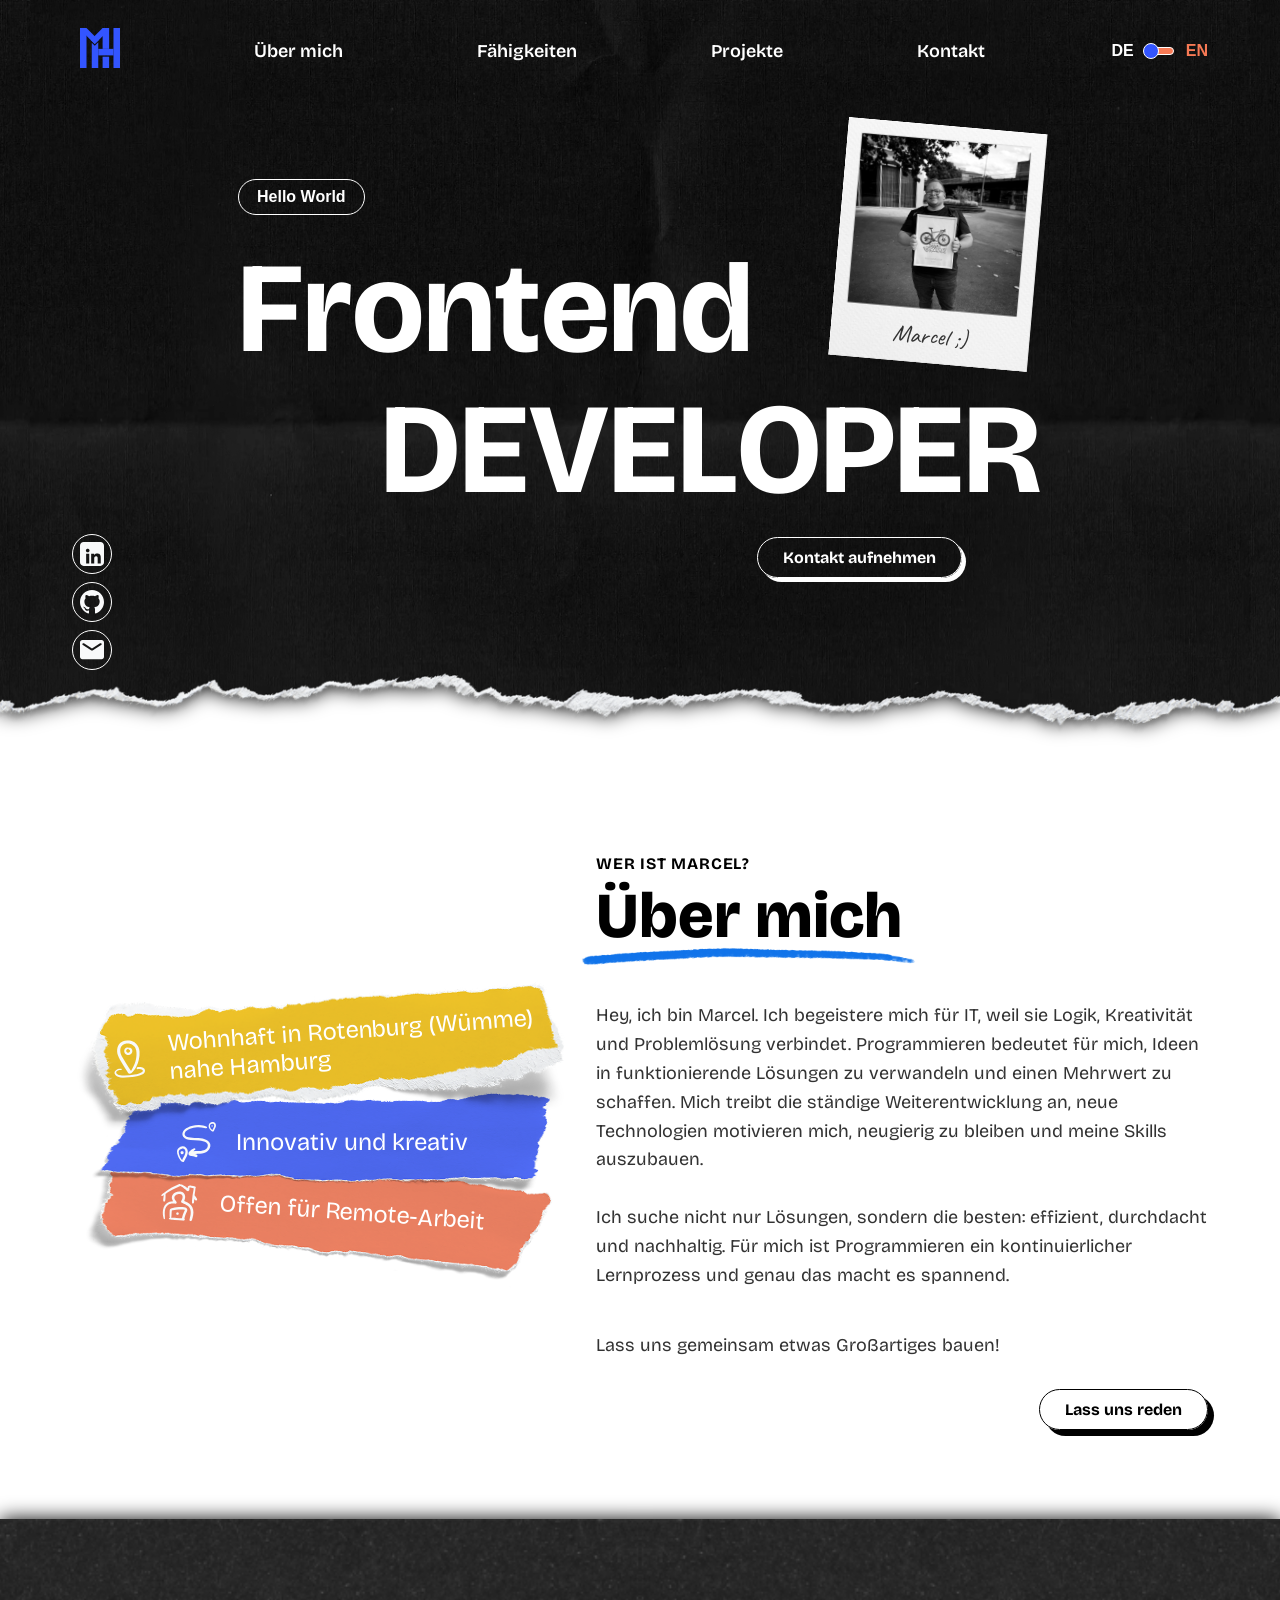
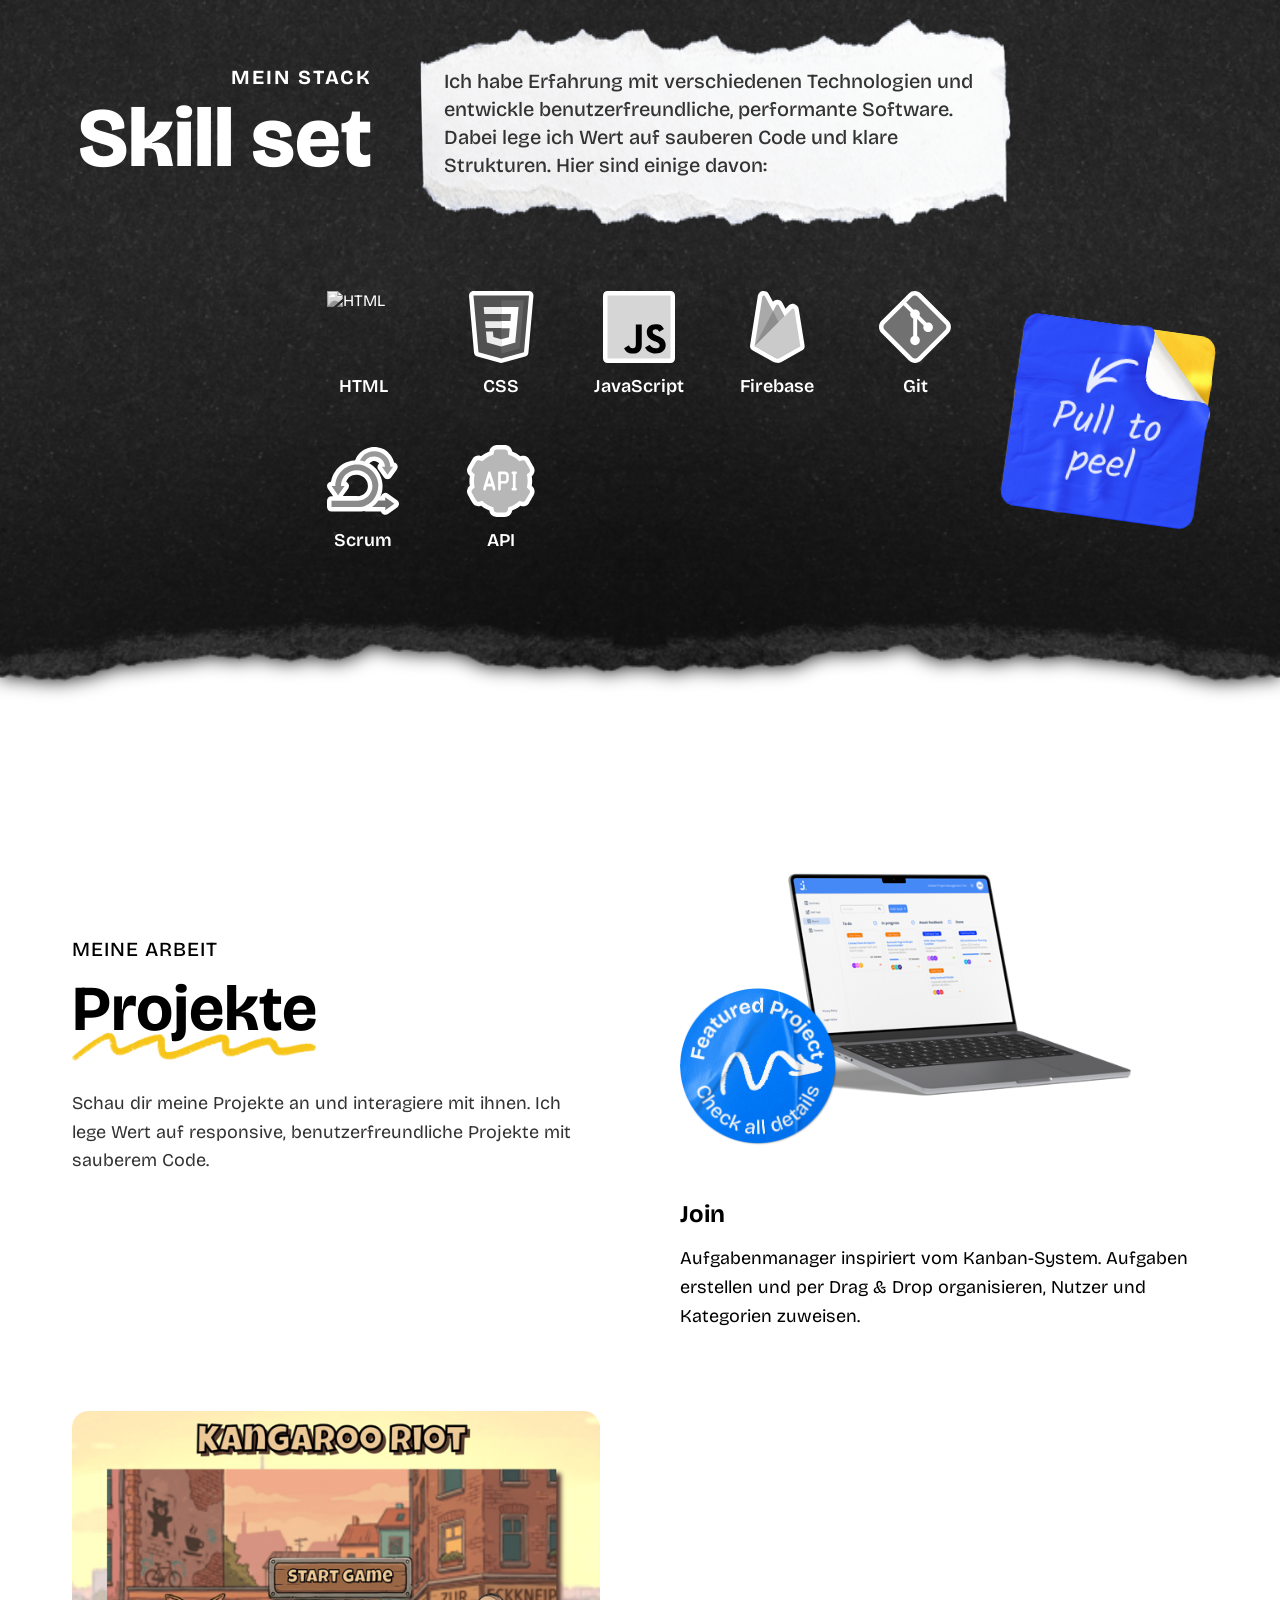
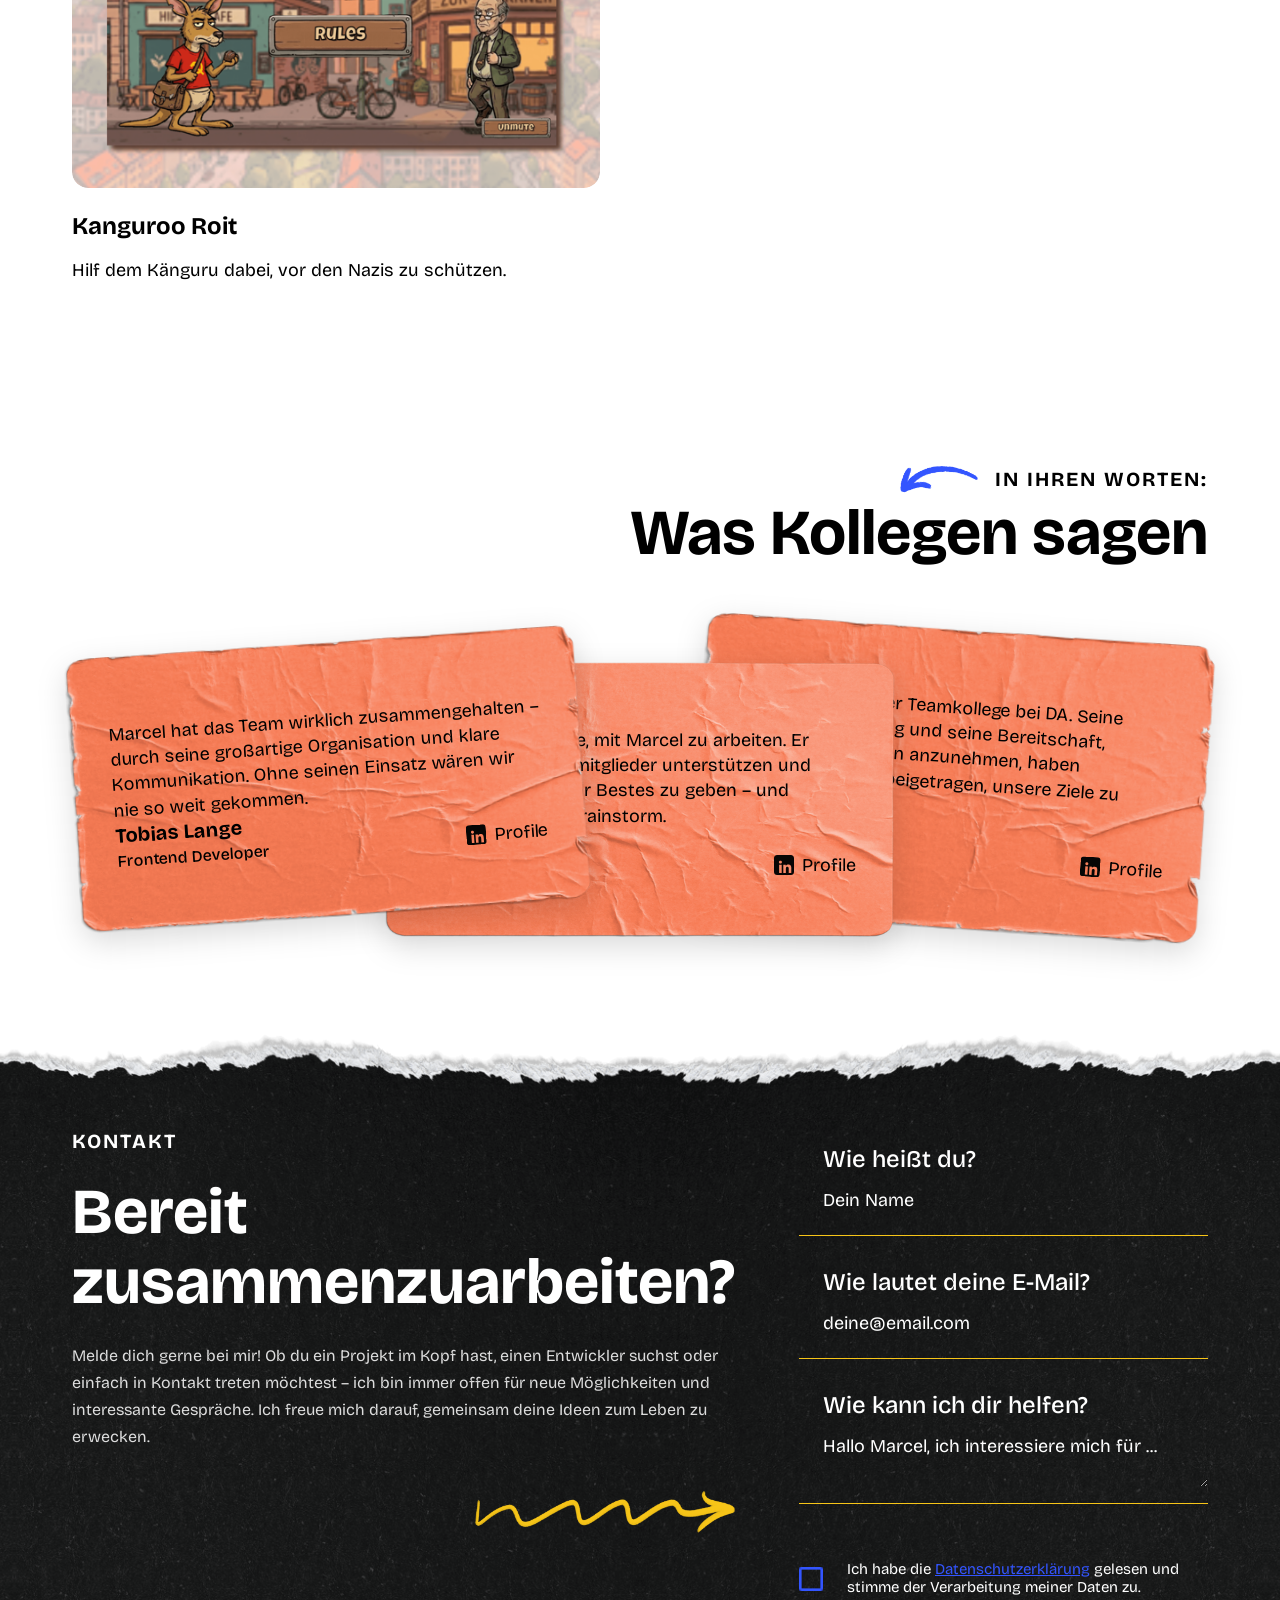
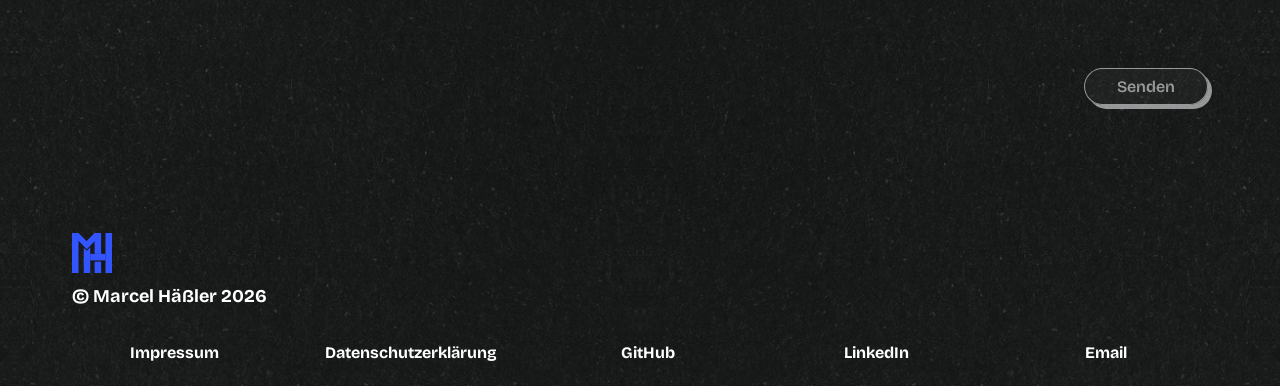
==== index.html @ 0e5ba57c "deplooyment" ====
<!DOCTYPE html>
<html lang="en">

<head>
    <meta charset="UTF-8">
    <meta name="viewport" content="width=device-width, initial-scale=1.0">
    <title>Frontend Developer Portfolio</title>
    <link rel="icon" type="image/x-icon" href="./img/Logo.svg">
    <link rel="stylesheet" href="style.css">
    <link rel="stylesheet" href="style/navbar.css">
    <link rel="stylesheet" href="style/header.css">
    <link rel="stylesheet" href="style/about.css">
    <link rel="stylesheet" href="style/skill.css">
    <link rel="stylesheet" href="style/projects.css">
    <link rel="stylesheet" href="style/colleagues.css">
    <link rel="stylesheet" href="style/contactme.css">
</head>

<body>
    <section class="wrapper">
        <!-- Burger menu toggle (mobile only) -->
        <input type="checkbox" id="burgerToggle" class="burgerToggle" hidden>

        <nav>
            <a href="index.html"><img class="logo" src="./img/Logo.svg" alt="Logo"></a>
            <a href="index.html#about" class="nav-about" data-i18n="nav_about">Über mich</a>
            <a href="index.html#skills" class="nav-skills" data-i18n="nav_skills">Fähigkeiten</a>
            <a href="index.html#projects" class="nav-projects" data-i18n="nav_projects">Projekte</a>
            <a href="index.html#contact" class="nav-contact" data-i18n="nav_contact">Kontakt</a>
            <label class="languageSwitch">
                <input type="checkbox" id="langToggle">

                <span class="langText langEn">DE</span>

                <div class="toggleTrack">
                    <div class="toggleThumb"></div>
                </div>

                <span class="langText langDe">EN</span>
            </label>

            <label for="burgerToggle" class="burgerBtn" aria-label="Menu öffnen">
                <span></span>
                <span></span>
                <span></span>
            </label>
        </nav>

        <!-- Mobile overlay menu -->
        <div class="mobileMenu">
            <div class="mobileMenuInner">
                <nav class="mobileNav">
                    <a href="index.html#about" class="nav-about" data-i18n="nav_about"
                        onclick="document.getElementById('burgerToggle').checked=false">Über mich</a>
                    <a href="index.html#skills" class="nav-skills" data-i18n="nav_skills"
                        onclick="document.getElementById('burgerToggle').checked=false">Fähigkeiten</a>
                    <a href="index.html#projects" class="nav-projects" data-i18n="nav_projects"
                        onclick="document.getElementById('burgerToggle').checked=false">Projekte</a>
                    <a href="index.html#contact" class="nav-contact" data-i18n="nav_contact"
                        onclick="document.getElementById('burgerToggle').checked=false">Kontakt</a>
                </nav>
                <label class="languageSwitch mobileLanguageSwitch" for="langToggle">
                    <span class="langText langEn">DE</span>
                    <div class="toggleTrack">
                        <div class="toggleThumb mobileToggleThumb"></div>
                    </div>
                    <span class="langText langDe">EN</span>
                </label>
                <div class="mobileSocialLinks">
                    <a href="https://www.linkedin.com/in/marcel-häßler" target="_blank"><img src="./img/linkedin.svg"
                            alt="LinkedIn"></a>
                    <a href="https://github.com/MarcelHaessler" target="_blank"><img src="./img/github.svg"
                            alt="GitHub"></a>
                    <a href="mailto:[EMAIL_ADDRESS]"><img src="./img/mail.svg" alt="Mail"></a>
                </div>
            </div>
        </div>
        <header>
            <div class="headerWrapper">
                <div class="jobtitle">
                    <div class="headerPolaroid">
                        <div class="firstHeader">
                            <div class="helloWrapper">
                                <img class="wavingHand" src="./img/waving_hand.svg" alt="handshake">
                                <button class="helloBtn">
                                    <span class="textDefault">Hello World</span>
                                    <span class="textHover">I'm Marcel Häßler</span>
                                </button>
                            </div>

                            <h1>Frontend</h1>
                        </div>
                        <div class="polaroid">
                            <img class="polaroidImg" src="./img/Polaroid.svg" alt="Polaroid">
                            <img class="profilepic" src="./img/profiepic.JPG" alt="profiepic">
                            <p class="polaroidText">
                                <span class="textDefault">Marcel ;)</span>
                                <span class="textHover">Marcel :D</span>
                            </p>
                        </div>
                    </div>
                    <h1 class="developer">DEVELOPER</h1>
                </div>

                <div class="bottomAction">
                    <a href="#contact" class="actionBtn" data-i18n="header_btn">Kontakt aufnehmen</a>
                </div>

            </div>
            <div class="socialLinksBottom">
                <a href="https://www.linkedin.com/in/marcel-häßler" target="_blank"><img src="./img/linkedin.svg"
                        alt="LinkedIn"></a>
                <a href="https://github.com/MarcelHaessler" target="_blank"><img src="./img/github.svg"
                        alt="GitHub"></a>
                <a href="mailto:[EMAIL_ADDRESS]"><img src="./img/mail.svg" alt="Mail"></a>
            </div>
        </header>
    </section>
    <section class="about" id="about">
        <div class="aboutTamplate">
            <div class="aboutBased">
                <img src="./img/localpin.svg" alt="localpin">
                <span data-i18n="about_location">Wohnhaft in Rotenburg (Wümme)<br>nahe Hamburg</span>
            </div>
            <div class="aboutOpen">
                <img src="./img/location.svg" alt="locationpin">
                <span data-i18n="about_innovative">Innovativ und kreativ</span>
            </div>
            <div class="aboutRemote">
                <img src="./img/home.svg" alt="remote">
                <span data-i18n="about_remote">Offen für Remote-Arbeit</span>
            </div>
        </div>

        <div class="aboutTextContent">
            <p class="section-subtitle" data-i18n="about_subtitle">WER IST MARCEL?</p>
            <div class="sectionTitleWrapper">
                <h2 class="sectionTitle" data-i18n="about_title">Über mich</h2>
                <img src="./img/underlineblue.svg" alt="underline" class="titleUnderline">
            </div>

            <p class="about-desc" data-i18n="about_desc1">
                Hey, ich bin Marcel. Ich begeistere mich für IT, weil sie Logik, Kreativität und
                Problemlösung verbindet. Programmieren bedeutet für mich, Ideen in funktionierende
                Lösungen zu verwandeln und einen Mehrwert zu schaffen.
                Mich treibt die ständige Weiterentwicklung an, neue Technologien motivieren mich,
                neugierig zu bleiben und meine Skills auszubauen. <br><br>
                Ich suche nicht nur Lösungen, sondern die besten: effizient, durchdacht und nachhaltig.
                Für mich ist Programmieren ein kontinuierlicher Lernprozess und genau das macht es spannend.
            </p>

            <p class="about-desc" data-i18n="about_desc2">Lass uns gemeinsam etwas Großartiges bauen!</p>

            <div class="about-action">
                <a href="#contact" class="actionBtn" data-i18n="about_btn">Lass uns reden</a>
            </div>
        </div>
    </section>
    <section class="skills" id="skills">
        <div class="skillsContainer">
            <div class="skillsWrapper">
                <div class="skillsTitle">
                    <span data-i18n="skills_subtitle">MEIN STACK</span>
                    <div class="skillsTitleInner">
                        <h2>Skill set</h2>
                        <img src="./img/skills/circle.png" alt="circle" class="skillsCircle">
                    </div>
                </div>
                <div class="shortSkillshighlight">
                    <p data-i18n="skills_desc">
                        Ich habe Erfahrung mit verschiedenen Technologien und entwickle
                        benutzerfreundliche, performante Software. Dabei lege ich Wert auf
                        sauberen Code und klare Strukturen. Hier sind einige davon:
                        Hier sind einige davon:</p>
                </div>
            </div>
            <div class="skillsIconsWrapper">
                <div class="skillsIcons">
                    <div class="skillIcon">
                        <img src="./img/skills/html.svg" alt="HTML">
                        <span>HTML</span>
                    </div>
                    <div class="skillIcon">
                        <img src="./img/skills/css.svg" alt="CSS">
                        <span>CSS</span>
                    </div>
                    <div class="skillIcon">
                        <img src="./img/skills/js.svg" alt="JavaScript">
                        <span>JavaScript</span>
                    </div>
                    <!-- <div class="skillIcon">
                        <img src="./img/skills/ts.svg" alt="React">
                        <span>Type Script</span>
                    </div> -->
                    <!-- <div class="skillIcon">
                        <img src="./img/skills/angular.svg" alt="Next.js">
                        <span>Angular</span>
                    </div> -->
                    <div class="skillIcon">
                        <img src="./img/skills/firebase.svg" alt="TypeScript">
                        <span>Firebase</span>
                    </div>
                    <div class="skillIcon">
                        <img src="./img/skills/git.svg" alt="Tailwind">
                        <span>Git</span>
                    </div>
                    <div class="skillIcon">
                        <img src="./img/skills/scrum.svg" alt="Git">
                        <span>Scrum</span>
                    </div>
                    <div class="skillIcon">
                        <img src="./img/skills/api.svg" alt="API">
                        <span>API</span>
                    </div>
                </div>
                <div class="peelSticker">
                    <img src="./img/skills/BGpullToPeel.png" alt="BGpullToPeel" class="bg">
                    <div class="peelContent">
                        <p data-i18n="skills_peel_text">Außerdem interessiere ich mich für:</p>
                        <div class="peelImages">
                            <div>
                                <img src="./img/skills/React.png" alt="Award 1">
                                <p>React</p>
                            </div>
                            <div>
                                <img src="./img/skills/VueJs.png" alt="Award 2">
                                <p>Vue.js</p>
                            </div>
                        </div>
                    </div>
                    <img src="./img/skills/FrontPulltoPeel.png" alt="FrontPulltoPeel" class="front">
                </div>
            </div>
        </div>
    </section>
    <section class="projects" id="projects">
        <div class="projectsContainer">
            <div class="myProjectsHeader">
                <span data-i18n="projects_subtitle">MEINE ARBEIT</span>
                <div class="projectsTitleWrapper">
                    <h2 data-i18n="projects_title">Projekte</h2>
                    <img src="./img/projects/unterline.png" alt="underline" class="titleUnderline">
                </div>
                <p data-i18n="projects_desc">Schau dir meine Projekte an und interagiere mit ihnen. Ich lege Wert auf
                    responsive, benutzerfreundliche Projekte mit sauberem Code.</p>
            </div>

            <div class="projectCard">
                <a href="join_portfolio.html" class="projectImageContainer">
                    <img src="./img/projects/Laptop.png" alt="Join Project" class="projectImg">
                    <img src="./img/projects/FeaturedProject.png" alt="Featured Project" class="featuredSticker">
                    <div class="projectOverlay">
                        <button class="projectBtn" data-i18n="project_btn">Projektdetails</button>
                    </div>
                </a>
                <div class="projectContent">
                    <h4 data-i18n="project_join_title">Join</h4>
                    <p data-i18n="project_join_desc">Aufgabenmanager inspiriert vom Kanban-System. Aufgaben erstellen
                        und per Drag &amp; Drop organisieren, Nutzer und Kategorien zuweisen.</p>
                </div>
                <a href="join_portfolio.html" class="projectBtn projectBtnMobile"
                    data-i18n="project_btn">Projektdetails</a>
            </div>

            <div class="projectCard">
                <a href="kangaroo_portfolio.html" class="projectImageContainer">
                    <img src="./img/projects/kanguroo.png" alt="Kanguroo Roit Project" class="projectImg">
                    <div class="projectOverlay">
                        <button class="projectBtn" data-i18n="project_btn">Projektdetails</button>
                    </div>
                </a>
                <div class="projectContent">
                    <h4 data-i18n="project_kang_title">Kanguroo Roit</h4>
                    <p data-i18n="project_kang_desc">Spring-, Lauf- und Wurfspiel auf objektorientierter Basis. Hilf
                        dem Känguru dabei, vor den Nazis zu schützen.</p>
                </div>
                <a href="kangaroo_portfolio.html" class="projectBtn projectBtnMobile"
                    data-i18n="project_btn">Projektdetails</a>
            </div>

            <!-- <div class="projectCard">
                <a href="#" class="projectImageContainer">
                    <img src="./img/projects/DABubbe.jpg" alt="DABubble Project" class="projectImg">
                    <div class="projectOverlay">
                        <button class="projectBtn" data-i18n="project_btn">Projektdetails</button>
                    </div>
                </a>
                <div class="projectContent">
                    <h4 data-i18n="project_dab_title">DABubble</h4>
                    <p data-i18n="project_dab_desc">Eine Slack-Clone-App, die die Teamkommunikation revolutioniert – mit
                        intuitiver Oberfläche, Echtzeit-Messaging und robuster Kanal-Organisation.</p>
                </div>
                <a href="#" class="projectBtn projectBtnMobile" data-i18n="project_btn">Projektdetails</a>
            </div> -->
        </div>
    </section>
    <section class="colleagues">
        <div class="colleaguesHeader">
            <div class="colleaguesHeaderContent">
                <div class="headerText">
                    <img src="./img/Colleagues/arrow.png" alt="arrow" class="headerArrow">
                    <span data-i18n="colleagues_subtitle">IN IHREN WORTEN:</span>
                </div>
                <h2 data-i18n="colleagues_title">Was Kollegen sagen</h2>
            </div>
        </div>
        <div class="colleaguesCardsContainer">
            <div class="colleagueCard cardLeft">
                <img src="./img/Colleagues/colleaguesOne.png" alt="Testimonial Left">
                <div class="testimonialContent">
                    <p class="testimonialText" data-i18n="testimonial_1">Karl hat das Team wirklich zusammengehalten –
                        durch seine großartige Organisation und klare Kommunikation. Ohne seinen Einsatz wären wir nie
                        so weit gekommen.</p>
                    <div class="colleagueFooter">
                        <a href="#" class="colleagueInfo">
                            <strong data-i18n="testimonial_1_author">Tobias Lange</strong>
                            <span data-i18n="testimonial_1_job">Frontend Developer</span>
                        </a>
                        <a href="#" class="linkedInLink">
                            <img src="./img/linkedin.svg" alt="LinkedIn">
                            <span>Profile</span>
                        </a>
                    </div>
                </div>
            </div>
            <div class="colleagueCard cardCenter">
                <img src="./img/Colleagues/colleaguesSecound.png" alt="Testimonial Center">
                <div class="testimonialContent">
                    <p class="testimonialText" data-i18n="testimonial_2">Es war eine Freude, mit Karl zu arbeiten. Er
                        weiß, wie er Teammitglieder unterstützen und motivieren kann, ihr Bestes zu geben – und
                        bereichert jeden Brainstorm.</p>
                    <div class="colleagueFooter">
                        <a href="#" class="colleagueInfo">
                            <strong data-i18n="testimonial_2_author">Elise Roth</strong>
                            <span data-i18n="testimonial_2_job">Frontend Developer</span>
                        </a>
                        <a href="#" class="linkedInLink">
                            <img src="./img/linkedin.svg" alt="LinkedIn">
                            <span>Profile</span>
                        </a>
                    </div>
                </div>
            </div>
            <div class="colleagueCard cardRight">
                <img src="./img/Colleagues/colleaguesOne.png" alt="Testimonial Right">
                <div class="testimonialContent">
                    <p class="testimonialText" data-i18n="testimonial_3">Karl ist ein toller Teamkollege bei DA. Seine
                        positive Einstellung und seine Bereitschaft, Herausforderungen anzunehmen, haben maßgeblich dazu
                        beigetragen, unsere Ziele zu erreichen.</p>
                    <div class="colleagueFooter">
                        <a href="#" class="colleagueInfo">
                            <strong data-i18n="testimonial_3_author">Elias Neumann</strong>
                            <span data-i18n="testimonial_3_job">Frontend Developer</span>
                        </a>
                        <a href="#" class="linkedInLink">
                            <img src="./img/linkedin.svg" alt="LinkedIn">
                            <span>Profile</span>
                        </a>
                    </div>
                </div>
            </div>
        </div>
    </section>
    <section class="contactme" id="contact">
        <div class="contactmeContent">
            <div class="contactSection">
                <div class="contactText">
                    <span class="contactLabel" data-i18n="contact_label">KONTAKT</span>
                    <h2 data-i18n="contact_title">Bereit zusammenzuarbeiten?</h2>
                    <p data-i18n="contact_desc">Melde dich gerne bei mir! Ob du ein Projekt im Kopf hast, einen
                        Entwickler suchst oder einfach in Kontakt treten möchtest – ich bin immer offen für neue
                        Möglichkeiten und interessante Gespräche. Ich freue mich darauf, gemeinsam deine Ideen zum Leben
                        zu erwecken.</p>
                    <img src="./img/contactme/contactmeArrow.png" alt="arrow" class="contactArrow">
                </div>
                <div class="contactFormWrapper">
                    <form class="contactForm" id="contactForm" novalidate>
                        <div class="formGroup">
                            <label for="contactName" data-i18n="form_name_label">Wie heißt du?</label>
                            <input type="text" id="contactName" name="name" placeholder="Dein Name"
                                data-i18n="form_name_placeholder" data-i18n-attr="placeholder"
                                data-i18n-error="form_error_name" required>
                        </div>
                        <div class="formGroup">
                            <label for="contactEmail" data-i18n="form_email_label">Wie lautet deine E-Mail?</label>
                            <input type="email" id="contactEmail" name="email" placeholder="deine@email.com"
                                data-i18n="form_email_placeholder" data-i18n-attr="placeholder"
                                data-i18n-error="form_error_email" required>
                            <span id="emailInvalidError" class="error-message d-none"
                                data-i18n="form_error_email_invalid">Bitte gib eine gültige E-Mail-Adresse ein</span>
                        </div>
                        <div class="formGroup">
                            <label for="contactMessage" data-i18n="form_msg_label">Wie kann ich dir helfen?</label>
                            <textarea id="contactMessage" name="message"
                                placeholder="Hallo Marcel, ich interessiere mich für ..."
                                data-i18n="form_msg_placeholder" data-i18n-attr="placeholder"
                                data-i18n-error="form_error_msg" rows="2" required></textarea>
                        </div>
                        <div class="formBottom">
                            <label class="privacyCheck">
                                <div class="checkboxWrapper">
                                    <input type="checkbox" id="privacyCheckbox" required>
                                    <span class="checkbox-custom"></span>
                                    <span class="privacyCheckText" data-i18n="form_privacy" data-i18n-attr="html">Ich
                                        habe
                                        die <a href="./privacyPolicy.html">Datenschutzerklärung</a> gelesen und stimme
                                        der Verarbeitung
                                        meiner
                                        Daten zu.</span>
                                </div>
                                <span id="privacyError" class="error-message privacy-error d-none"
                                    data-i18n="form_error_privacy">Bitte akzeptiere die Datenschutzerklärung</span>
                            </label>
                            <div class="sendBtnContainer">
                                <img src="./img/contactme/contactmeArrow.png" alt="arrow" class="contactArrowMobile">
                                <button type="submit" class="sendBtn" data-i18n="form_send">Senden</button>
                            </div>
                        </div>
                    </form>
                </div>
            </div>
            <footer>
                <div class="footerCopyright">
                    <img src="./img/Logo.svg" alt="Logo">
                    <span>© Marcel Häßler 2026</span>
                </div>
                <div class="footerLinks">
                    <a href="./leagalNotice.html" data-i18n="footer_legal">Impressum</a>
                    <a href="./privacyPolicy.html" data-i18n="footer_privacy">Datenschutzerklärung</a>
                    <a href="https://github.com/MarcelHaessler" target="_blank">
                        <img class="wavingHandFooter" src="./img/github.svg" alt="handshake">
                        GitHub</a>
                    <a href="https://www.linkedin.com/in/marcel-häßler" target="_blank">
                        <img class="wavingHandFooter" src="./img/linkedin.svg" alt="handshake">
                        LinkedIn</a>
                    <a href="mailto:info@marcelhaessler.de">
                        <img class="wavingHandFooter" src="./img/mail.svg" alt="handshake">
                        Email</a>
                </div>
            </footer>
        </div>
    </section>
    <script src="js/translations.js"></script>
    <script src="js/i18n.js"></script>
    <script src="js/header.js"></script>
    <script src="js/skills.js"></script>
    <script src="js/contact.js"></script>
</body>

</html>
---- style.css ----
@font-face {
    font-family: 'Bricolage Grotesque';
    src: url('font/BricolageGrotesque-VariableFont_opsz,wdth,wght.ttf') format('truetype');
    font-weight: 100 900;
    font-style: normal;
}

@font-face {
    font-family: 'Caveat';
    src: url('font/Caveat-VariableFont_wght.ttf') format('truetype');
    font-weight: 400 700;
    font-style: normal;
}

* {
    box-sizing: border-box;
}

body {
    margin: 0;
    padding: 0;
    font-family: 'Bricolage Grotesque', sans-serif;
    background-color: var(--secondary-color);
    overflow-x: hidden;
    width: 100%;
}

:root {
    --primary-color: #000000;
    --secondary-color: #ffffff;
    --yellow-color: #F7C518;
    --blue-color: #3355FF;
    --orange-color: #F87A55;
}


footer {
    display: flex;
    flex-direction: column;
    justify-content: space-between;
    align-items: center;
    flex-wrap: wrap;
    width: 100%;
    max-width: 1440px;
    margin: 0 auto;
    padding: 0 72px;
    gap: 24px;
    z-index: 1;
}

.footerCopyright {
    display: flex;
    flex-direction: column;
    align-self: flex-start;
    gap: 12px;

    img {
        width: 40px;
    }
}

.footerCopyright span {
    font-size: 18px;
    font-weight: 700;
}


.wavingHandFooter {
    position: absolute;
    bottom: calc(100%);
    right: 0;
    width: 24px;
    height: auto;
    margin-bottom: 8px;
    opacity: 0;
    visibility: hidden;
    transform: translateX(-40px) rotate(-180deg);
    transform-origin: center center;
    transition: all 0.6s cubic-bezier(0.34, 1.56, 0.64, 1);
    pointer-events: none;
}

.footerLinks {
    display: grid;
    grid-template-columns: repeat(5, 1fr);
    width: 100%;
    gap: 24px;
    margin-bottom: 12px;
    align-items: center;
}

.footerLinks a {
    color: var(--secondary-color);
    text-decoration: none;
    font-size: 16px;
    font-weight: 700;
    padding: 12px 24px;
    border-radius: 50px;
    display: inline-flex;
    align-items: center;
    justify-content: center;
    position: relative;
    width: 100%;
    /* Take full column width */

    &::after {
        content: "";
        position: absolute;
        left: 50%;
        top: 50%;
        transform: translate(-50%, -50%);
        width: 80px;
        /* User preferred fixed width */
        height: 140%;
        background-repeat: no-repeat;
        background-position: center;
        background-size: contain;
        opacity: 0;
        /* clip-path hides the element starting from the right */
        clip-path: inset(0 100% 0 0);
        transition: opacity 0.3s ease, clip-path 0.5s cubic-bezier(0.4, 0, 0.2, 1);
        pointer-events: none;
    }

    &:hover::after {
        opacity: 0;
    }

    /* Target first two links (Impressum/Privacy) for the underline effect */
    &:nth-child(-n+2):hover::after {
        background-image: url('../img/unterlineJagged.svg');
        background-size: 100px;
        background-position: center;
        width: 100%;
        left: 0;
        transform: translateY(-50%);
        opacity: 1;
        clip-path: inset(0 0 0 0);
    }

    &:nth-child(n+3):hover {
        background-color: var(--blue-color);
        color: var(--secondary-color);
    }

    &:nth-child(n+3):hover .wavingHandFooter {
        opacity: 1;
        visibility: visible;
        transform: translateX(0) rotate(0deg);
    }

    /* &:nth-child(-n+2) {
        padding-left: 0;
        padding-right: 12px;
    } */
}

/* Align desktop items for space-between appearance */
/* .footerLinks a:nth-child(1) {
    justify-content: flex-start;
    padding-left: 0;
}

.footerLinks a:nth-child(5) {
    justify-content: flex-end;
    padding-right: 0;
} */


@media (max-width: 840px) {
    footer {
        padding: 24px;
    }

    .footerCopyright {
        flex-direction: row;
        width: 100%;
        align-items: center;
        justify-content: space-between;
    }

    /* Impressum on its own row, social links side by side below */
    .footerLinks {
        grid-template-columns: repeat(6, 1fr);
        /* 6-column virtual grid for flexible splitting */
        gap: 8px;
    }

    /* First two links (Legal) together in the top row (50% each) */
    .footerLinks a:nth-child(1),
    .footerLinks a:nth-child(2) {
        grid-column: span 3;
        padding: 32px 0;
        margin-bottom: 0px;
    }

    .footerLinks a:nth-child(1) {
        justify-content: flex-start;

        &:hover::after {
            background-position: left;
        }
    }

    .footerLinks a:nth-child(2) {
        justify-content: flex-end;

        &:hover::after {
            background-position: right;
            transform: translateX(-40px) translateY(-50%);
        }
    }

    /* Social links on the next row (33% each) */
    .footerLinks a:nth-child(n+3) {
        grid-column: span 2;
        padding: 10px 8px;
        font-size: 15px;
        gap: 6px;
    }

    /* .footerLinks a:nth-child(3) {
        justify-content: flex-start;
        padding-left: 0;
    }

    .footerLinks a:nth-child(5) {
        justify-content: flex-end;
        padding-right: 0;
    } */
}
---- style/navbar.css ----
@property --reveal {
    syntax: '<angle>';
    inherits: false;
    initial-value: 0deg;
}


nav {
    display: flex;
    width: 100%;
    max-width: 1440px;
    align-self: center;
    justify-content: space-between;
    padding: 24px 72px;
    align-items: center;
    gap: 12px;
    z-index: 1000;
    /* Ensure burger button stays visible over mobile menu */
    position: relative;

    a {
        color: var(--secondary-color);
        text-decoration: none;
        font-size: 18px;
        font-weight: 600;
        transition: color 0.3s ease;
        position: relative;
        padding: 4px 8px;

        &::after {
            content: "";
            position: absolute;
            left: 50%;
            top: 50%;
            transform: translate(-50%, -50%);
            width: 120%;
            height: 140%;
            background-repeat: no-repeat;
            background-position: center;
            background-size: contain;
            opacity: 0;
            transition: opacity 0.3s ease, --reveal 0.6s ease, clip-path 0.4s ease;
            pointer-events: none;
            z-index: -1;
        }

        &.nav-about:hover::after {
            background-image: url('../img/circle.svg');
            z-index: 1;
            opacity: 1;
            mask-image: conic-gradient(black 0deg, black var(--reveal), transparent var(--reveal), transparent 360deg);
            --reveal: 360deg;
        }

        &.nav-skills:hover::after,
        &.nav-projects:hover::after,
        &.nav-contact:hover::after {
            opacity: 1;
            clip-path: inset(0 0 0 0);
        }

        &.nav-about::after {
            --reveal: 0deg;
        }

        &.nav-skills::after,
        &.nav-projects::after,
        &.nav-contact::after {
            clip-path: inset(0 100% 0 0);
        }

        &.nav-skills:hover::after {
            background-image: url('../img/underline.svg');
            z-index: 1;
        }

        &.nav-projects:hover::after {
            background-image: url('../img/unterlineJagged.svg');
            z-index: 1;
        }

        &.nav-contact:hover::after {
            background-image: url('../img/curledUnderline.svg');
            z-index: 1;
            top: 100%;
        }
    }

    img {
        width: 40px;

        &:hover {
            filter: invert(92%) sepia(18%) saturate(5632%) hue-rotate(347deg) brightness(101%) contrast(94%);
        }
    }
}

.languageSwitch {
    display: inline-flex;
    align-items: center;
    gap: 12px;
    cursor: pointer;
    font-family: 'Inter', sans-serif;
    font-size: 16px;
    font-weight: 700;
    color: var(--orange-color);
    user-select: none;

    input {
        display: none;
    }
}

/* Sync visual state based on actual document language (from i18n.js) */
html[lang="en"] .toggleTrack .toggleThumb {
    transform: translateX(20px);
}

html[lang="en"] .langEn {
    color: var(--orange-color);
}

html[lang="en"] .langDe {
    color: var(--secondary-color);
}

html[lang="de"] .langEn {
    color: var(--secondary-color);
}

html[lang="de"] .langDe {
    color: var(--orange-color);
}

.toggleTrack {
    position: relative;
    width: 28px;
    height: 8px;
    background-color: var(--orange-color);
    border-radius: 4px;
    border: 1px solid var(--secondary-color);
    display: flex;
    align-items: center;
}

.toggleThumb {
    position: absolute;
    width: 16px;
    height: 16px;
    background-color: var(--blue-color);
    border-radius: 50%;
    border: 1px solid var(--secondary-color);
    left: -4px;
    transition: transform 0.3s cubic-bezier(0.4, 0, 0.2, 1);
}

.langEn {
    color: var(--secondary-color);
    transition: color 0.3s ease;
}

.langDe {
    color: var(--orange-color);
    transition: color 0.3s ease;
}

@media (max-width: 840px) {

    /* --- Lock body scroll when mobile menu is open --- */
    body:has(#burgerToggle:checked) {
        overflow: hidden;
    }

    nav {
        padding-left: 16px;
        padding-right: 16px;
        padding-top: 16px;

        img {
            width: 32px;
            height: 32px;
        }
    }

    /* --- Hide desktop nav elements --- */
    .wrapper>nav>a:not(:first-child),
    .wrapper>nav>.languageSwitch {
        display: none;
    }

    /* .portfolio>nav>a:not(:first-child),
    .portfolio>nav>.languageSwitch {
        display: none;
    } */

    /* --- Burger button --- */
    .burgerBtn {
        display: flex;
        flex-direction: column;
        gap: 5px;
        cursor: pointer;
        z-index: 1001;
        padding: 4px;
    }

    .burgerBtn span {
        display: block;
        width: 24px;
        height: 2px;
        background-color: var(--secondary-color);
        border-radius: 2px;
        transition: transform 0.3s ease, opacity 0.3s ease;
        transform-origin: center;
    }

    /* Burger → X animation when checked */
    .burgerToggle:checked~nav .burgerBtn span:nth-child(1) {
        transform: translateY(7px) rotate(45deg);
    }

    .burgerToggle:checked~nav .burgerBtn span:nth-child(2) {
        opacity: 0;
        transform: scaleX(0);
    }

    .burgerToggle:checked~nav .burgerBtn span:nth-child(3) {
        transform: translateY(-7px) rotate(-45deg);
    }

    /* --- Mobile overlay menu --- */
    .mobileMenu {
        position: fixed;
        top: 0;
        left: 0;
        width: 100%;
        height: 100vh;
        background-color: transparent;
        /* Fallback color */
        background-image: url('../img/BG.png');
        background-size: cover;
        background-position: center;
        background-repeat: no-repeat;
        z-index: 999;
        display: flex;
        flex-direction: column;
        padding-top: 80px;
        /* space for nav bar */
        box-sizing: border-box;

        /* Hidden by default */
        opacity: 0;
        pointer-events: none;
        transform: translateY(-12px);
        transition: opacity 0.3s ease, transform 0.3s ease;
    }

    /* Show when burger is checked */
    .burgerToggle:checked~.mobileMenu {
        opacity: 1;
        pointer-events: all;
        transform: translateY(0);
    }

    .mobileMenuInner {
        display: flex;
        flex-direction: column;
        align-items: center;
        justify-content: center;
        flex: 1;
        gap: 48px;
        padding-bottom: 80px;
    }

    /* --- Mobile nav links --- */
    .mobileNav {
        display: flex;
        flex-direction: column;
        align-items: flex-start;
        width: 100%;
    }

    .mobileNav a {
        color: var(--secondary-color);
        text-decoration: none;
        font-size: 16px;
        font-weight: 700;
        width: 100%;
        text-align: center;
        padding: 20px 0;
        transition: color 0.2s ease;
    }

    .mobileNav a:hover {
        color: var(--orange-color);
    }

    /* --- Mobile language toggle --- */
    .mobileLanguageSwitch {
        display: inline-flex;
        gap: 12px;
        align-items: center;
    }

    /* --- Mobile social icons --- */
    .mobileSocialLinks {
        display: flex;
        gap: 24px;
        align-items: center;

        a {
            display: flex;
            align-items: center;
            justify-content: center;
            border-radius: 50%;
            width: 40px;
            height: 40px;
            border: 1px solid var(--secondary-color);
        }
    }

    .mobileSocialLinks a img {
        width: 24px;
        height: 24px;
        /* filter: invert(1); */
        transition: filter 0.2s ease;
    }

    .mobileSocialLinks a:hover img {
        filter: invert(92%) sepia(18%) saturate(5632%) hue-rotate(347deg) brightness(101%) contrast(94%);
    }
}

/* Desktop: hide mobile-only elements */
@media (min-width: 841px) {

    .burgerBtn,
    .mobileMenu {
        display: none;
    }
}
---- style/header.css ----
.wrapper {
    background-image: url('../img/BG.png');
    background-size: auto 100%;
    background-position: center;
    background-repeat: repeat-x;
    display: flex;
    flex-direction: column;
    width: 100%;
    filter: drop-shadow(0 0 10px var(--primary-color));
}

.headerWrapper {
    display: flex;
    width: 100%;
    max-width: 900px;
    flex-direction: column;
    align-items: flex-start;
    justify-content: center;
    margin: 24px auto;
    padding: 0 48px;
    position: relative;
    box-sizing: border-box;
}

.top-content {
    display: flex;
    width: 100%;
    justify-content: space-between;
    align-items: flex-end;
    margin-bottom: -20px;
    z-index: 5;
}

.headerPolaroid {
    display: flex;
    align-items: flex-end;
    justify-content: space-between;
    max-width: 800px;
}

.polaroid {
    /* padding: 0 0 0 24px; */
    transform: rotate(5deg);
    position: relative;
    width: 200px;
}

.polaroidImg {
    width: 100%;
    height: auto;
    display: block;
    position: relative;
    z-index: 2;
    /* Frame on top */
}

.profilepic {
    position: absolute;
    top: 13px;
    left: 13px;
    width: 174px;
    height: 174px;
    object-fit: cover;
    z-index: 1;
    filter: grayscale(100%);
    transition: filter 0.3s ease;
}

.polaroid:hover .profilepic {
    filter: grayscale(0%);
}

/* .polaroid{
    width: 200px;
    height: 220px;
    background-color: #333;
    /* Dark placeholder like the image */
/* bacxkground-image: linear-gradient(45deg, #444, #222); */


.polaroidText {
    font-family: 'Caveat', cursive;
    font-size: 24px;
    color: #333;
    margin: 0;
    text-align: center;
    position: absolute;
    bottom: 28px;
    width: 100%;
    left: 0;
    z-index: 3;
    display: flex;
    justify-content: center;
    align-items: center;

    .textDefault,
    .textHover {
        transition: opacity 0.3s ease;
        position: absolute;
    }

    .textHover {
        opacity: 0;
    }
}

.polaroid:hover .polaroidText {
    .textDefault {
        opacity: 0;
    }

    .textHover {
        opacity: 1;
    }
}

.jobtitle {
    position: relative;
    width: 100%;
    justify-content: space-between;
}

.helloWrapper {
    position: relative;
    display: inline-flex;
    flex-direction: column;
    align-items: flex-start;
    margin-bottom: 40px;
}

.wavingHand {
    position: absolute;
    bottom: calc(100%);
    right: 0;
    width: 40px;
    height: auto;
    opacity: 0;
    visibility: hidden;
    transform: translateX(-40px) rotate(-180deg);
    transform-origin: center center;
    transition: all 0.6s;
    pointer-events: none;
}

.helloWrapper:hover .wavingHand {
    opacity: 1;
    visibility: visible;
    transform: translateX(0) rotate(0deg);
}

.helloBtn {
    position: relative;
    display: inline-flex;
    align-items: center;
    justify-content: center;
    background-color: transparent;
    color: var(--secondary-color);
    border: 1px solid var(--secondary-color);
    padding: 8px 18px;
    /* Slightly smaller to match screenshot */
    border-radius: 50px;
    font-size: 16px;
    font-weight: 700;
    cursor: default;
    transition: background-color 0.3s ease, color 0.3s ease, border-color 0.3s ease;
    overflow: hidden;

    &::before {
        content: "";
        position: absolute;
        top: 0;
        left: 0;
        width: 100%;
        height: 100%;
        background-color: var(--blue-color);
        clip-path: circle(0% at 50% 50%);
        transition: clip-path 0.5s cubic-bezier(0.4, 0, 0.2, 1);
        z-index: 0;
    }

    .textDefault,
    .textHover {
        position: relative;
        z-index: 1;
        display: inline-block;
        white-space: nowrap;
    }

    .textDefault {
        max-width: 12ch;
        opacity: 1;
        transition: max-width 0.3s ease-in, opacity 0.2s ease;
    }

    .textHover {
        max-width: 0;
        opacity: 0;
        overflow: hidden;
        clip-path: circle(0% at 50% 50%);
        transition: max-width 0.5s cubic-bezier(0.4, 0, 0.2, 1), opacity 0.3s ease, clip-path 0.5s cubic-bezier(0.4, 0, 0.2, 1);
    }

    &:hover {
        color: var(--secondary-color);

        &::before {
            clip-path: circle(150% at 50% 50%);
        }

        .textDefault {
            max-width: 0;
            opacity: 0;
        }

        .textHover {
            max-width: 18ch;
            opacity: 1;
            clip-path: circle(150% at 50% 50%);
        }
    }
}

h1 {
    font-size: 128px;
    /* Responsive size */
    font-weight: 700;
    color: var(--secondary-color);
    margin: 0;
    line-height: 0.85;
    text-transform: none;

    span {
        display: inline-block;
        transition: color 0.1s ease, text-transform 0.1s ease;
        cursor: default;

        &:hover {
            color: var(--yellow-color);
        }

        &[data-case="upper"]:hover {
            text-transform: lowercase;
        }

        &[data-case="lower"]:hover {
            text-transform: uppercase;
        }
    }
}

.developer {
    display: flex;
    justify-content: flex-end;
    margin-top: 32px;
}

.bottomAction {
    display: flex;
    justify-content: flex-end;
    width: 100%;
    margin-top: 32px;
    padding-right: 10%;
}

.actionBtn {
    position: relative;
    z-index: 10;
    background: transparent;
    text-decoration: none;
    color: var(--secondary-color);
    border: 1px solid var(--secondary-color);
    box-shadow: 4px 4px 0 var(--secondary-color);
    padding: 10px 25px;
    border-radius: 50px;
    font-size: 16px;
    font-weight: 700;
    cursor: pointer;
    transition: all 0.2s cubic-bezier(0.4, 0, 0.2, 1);

    &:hover {
        background-color: var(--orange-color);
        transform: translate(4px, 4px);
        box-shadow: none;
    }
}

.socialLinksBottom {
    display: flex;
    transform: translateY(-50%);
    align-items: flex-start;
    width: 100%;
    max-width: 1440px;
    padding: 0 72px;
    margin: 0 auto;
    flex-direction: column;
    gap: 8px;

    a {
        width: 40px;
        height: 40px;
        border: 1px solid var(--secondary-color);
        border-radius: 50%;
        display: flex;
        align-items: center;
        justify-content: center;
    }

    a:hover {
        background-color: var(--blue-color);
    }

    img {
        width: 24px;
    }
}

@media (max-width: 860px) {
    h1 {
        font-size: 84px;
    }

    .polaroid {
        width: 150px;
    }

    .profilepic {
        top: 14px;
        left: 14px;
        width: 124px;
        height: 124px;
    }
}

@media (max-width: 600px) {
    .headerWrapper {
        display: flex;
        flex-direction: column;
        padding: 0 24px;
        margin: 32px auto;
        width: 100%;
    }

    /* Flatten the layout structure to allow full re-ordering */
    .jobtitle,
    .headerPolaroid,
    .firstHeader,
    .bottomAction {
        display: contents;
    }

    .helloWrapper {
        order: 1;
        margin-bottom: 24px;
        align-self: flex-start;
    }

    h1 {
        order: 2;
        font-size: 48px;
        line-height: 0.95;
        align-self: flex-start;
        margin: 0;
    }

    .developer {
        order: 3;
        align-self: flex-start;
        margin-top: 0;
        width: auto;
    }

    .actionBtn {
        order: 4;
        align-self: flex-end;
        margin-top: 24px;
        margin-bottom: 48px;
        /* Ensure it behaves properly without its parent wrapper */
        position: relative;
        z-index: 10;
    }

    .polaroid {
        order: 5;
        align-self: center;
        width: 200px;
        margin-right: 0;
        /* Slight offset to right as per screenshot */
        transform: rotate(8deg);
        margin-bottom: 64px;
    }

    .profilepic {
        top: 14px;
        left: 14px;
        width: 174px;
        height: 174px;
    }

    .socialLinksBottom {
        display: none;
    }
}
---- style/about.css ----
.about {
    display: flex;
    flex-direction: row;
    align-items: center;
    justify-content: space-between;
    gap: 24px;
    max-width: 1344px;
    margin: 100px auto;
    padding: 0 72px;
    box-sizing: border-box;
}

.aboutTamplate {
    display: flex;
    flex-direction: column;
    align-items: center;
    justify-content: center;
    position: relative;
    height: auto;
}

.aboutBased,
.aboutOpen,
.aboutRemote {
    display: flex;
    width: 500px;
    height: auto;
    background-size: 100% 100%;
    background-position: center;
    background-repeat: no-repeat;
    align-items: center;
    justify-content: center;
    gap: 20px;
    padding: 24px 0;
    position: relative;

    span {
        font-size: 24px;
        font-weight: 400;
        color: var(--secondary-color);
    }

    img {
        width: 40px;
        height: auto;
    }
}

.aboutBased {
    aspect-ratio: 570 / 212;
    background-image: url('../img/aboutyellow.png');
    transform: translateY(60px);
    z-index: 3;

    span {
        transform: rotate(-4deg) translateY(-15px);
    }
}

.aboutOpen {
    aspect-ratio: 560 / 112;
    background-image: url('../img/aboutblue.png');
    z-index: 2;

    span {
        transform: rotate(0deg);
    }
}

.aboutRemote {
    aspect-ratio: 570 / 182;
    background-image: url('../img/aboutorange.png');
    transform: translateY(-60px);
    z-index: 1;

    img {
        transform: translateY(-10px);
    }

    span {
        transform: rotate(4deg);
    }
}

/* Right Side: Text & Typography */
.aboutTextContent {
    display: flex;
    flex-direction: column;
    align-items: flex-start;
}

.section-subtitle {
    font-size: 16px;
    font-weight: 700;
    color: var(--primary-color);
    margin-bottom: 8px;
    letter-spacing: 0.05em;
}

.sectionTitleWrapper {
    position: relative;
    margin-bottom: 32px;
}

.sectionTitle {
    font-size: 64px;
    font-weight: 800;
    color: var(--primary-color);
    margin: 0;
    line-height: 1.1;
}

.titleUnderline {
    position: absolute;
    width: 110%;
    left: -5%;
    bottom: -15px;
    z-index: -1;
    animation: drawUnderline 6s infinite ease-in-out;
}

@keyframes drawUnderline {
    0% {
        clip-path: inset(0 100% 0 0);
        opacity: 0;
    }

    8% {
        clip-path: inset(0 0 0 0);
        opacity: 1;
    }

    60% {
        clip-path: inset(0 0 0 0);
        opacity: 1;
    }

    68% {
        clip-path: inset(0 100% 0 0);
        opacity: 0;
    }

    100% {
        clip-path: inset(0 100% 0 0);
        opacity: 0;
    }
}

.about-desc {
    font-size: 18px;
    line-height: 1.6;
    color: #333;
    margin-bottom: 24px;
    font-weight: 400;
}

.about-action {
    margin-top: 16px;
    align-self: flex-end;
}

.about-action .actionBtn {
    color: var(--primary-color);
    border-color: var(--primary-color);
    box-shadow: 6px 6px 0 var(--primary-color);
    text-decoration: none;
}

.about-action .actionBtn:hover {
    color: var(--secondary-color);
    box-shadow: none;
    /* transform: translate(6px, 6px); */
}

@media (max-width: 1000px) {

    .aboutBased,
    .aboutOpen,
    .aboutRemote {
        width: 400px;
    }

    .aboutBased {
        aspect-ratio: 570 / 320;
        transform: translateY(80px);
        padding: 0 24px;
        margin-top: -80px;

        span {
            transform: rotate(-8deg) translateY(-20px);
        }
    }

    .aboutOpen {
        aspect-ratio: 560 / 200;
        padding: 0 24px 0 40px;
    }

    .aboutRemote {
        aspect-ratio: 570 / 220;
        transform: rotate(-2deg) translateY(-50px);
        padding: 0 32px;
        margin-bottom: -80px;

        span {
            transform: rotate(6deg);
        }
    }
}

@media (max-width: 840px) {
    .about {
        flex-direction: column;
        padding: 0 24px;
        margin-top: 48px;
    }

    .aboutTamplate {
        order: 2;
    }

    .aboutBased,
    .aboutOpen,
    .aboutRemote {
        width: 110%;

        span {
            font-size: 18px;
        }
    }

    .aboutBased {
        aspect-ratio: 570 / 352;
        transform: translateY(50px);
        padding: 0 24px;
        margin-top: -80px;

        span {
            transform: rotate(-8deg) translateY(-20px);
        }
    }

    .aboutOpen {
        aspect-ratio: 560 / 200;
        padding: 0 24px 0 40px;
    }

    .aboutRemote {
        aspect-ratio: 570 / 320;
        transform: rotate(-2deg) translateY(-50px);
        padding: 0 32px;
        margin-bottom: -80px;

        span {
            transform: rotate(6deg);
        }
    }

    .aboutTextContent {
        order: 1
    }

    .sectionTitle {
        font-size: 40px;
    }
}
---- style/skill.css ----
.skills {
    display: flex;
    flex-direction: column;
    align-items: center;
    justify-content: flex-start;
    width: 100%;
    /* max-width: 1440px; */
    min-height: 800px;
    background-image: url('../img/BG_skills_seamless.png');
    background-size: auto 100%;
    background-position: bottom center;
    background-repeat: repeat-x;
    filter: drop-shadow(0 0 10px var(--primary-color));
    box-sizing: border-box;
    color: var(--secondary-color);
}

.skillsContainer {
    display: flex;
    flex-direction: column;
    align-items: center;
    justify-content: center;
    width: 100%;
    max-width: 1440px;
    margin: 0 auto;
    padding: 100px 72px;
    box-sizing: border-box;
}

.skillsWrapper {
    display: flex;
    align-items: center;
    justify-content: flex-start;
    width: 100%;
    max-width: 1200px;
    margin-bottom: 64px;
    padding: 0;
    gap: 48px;
}

.skillsTitle {
    display: flex;
    flex-direction: column;
    align-items: flex-end;
    min-width: 300px;
}

.skillsTitle span {
    font-size: 20px;
    font-weight: 700;
    text-transform: uppercase;
    letter-spacing: 0.1em;
    margin-bottom: 8px;
}

.skillsTitle h2 {
    font-size: 84px;
    font-weight: 800;
    margin: 0;
    line-height: 1;
    position: relative;
    z-index: 2;
}

.skillsTitleInner {
    position: relative;
    display: flex;
    align-items: center;
    justify-content: center;
    width: fit-content;
}

@property --reveal {
    syntax: '<angle>';
    inherits: false;
    initial-value: 0deg;
}

.skillsCircle {
    position: absolute;
    width: 360px;
    height: auto;
    z-index: 1;
    pointer-events: none;
    top: 50%;
    left: 50%;
    transform: translate(-50%, -50%);

    mask-image: conic-gradient(from 65deg, black 0deg, black var(--reveal), transparent var(--reveal), transparent 360deg);
    animation: drawCircle 6s infinite ease-in-out;
}

@keyframes drawCircle {
    0% {
        --reveal: 0deg;
        opacity: 0;
    }

    8% {
        --reveal: 360deg;
        opacity: 1;
    }

    60% {
        --reveal: 360deg;
        opacity: 1;
    }

    68% {
        --reveal: 0deg;
        opacity: 0;
    }

    100% {
        --reveal: 0deg;
        opacity: 0;
    }
}

.shortSkillshighlight {
    background-image: url('../img/skillSheet.png');
    background-size: 100% 100%;
    background-repeat: no-repeat;
    padding: 48px 24px;
    max-width: calc(656px - 64px);
}

.shortSkillshighlight p {
    color: #333;
    font-size: 20px;
    font-weight: 500;
    line-height: 1.4;
    margin: 0;
}

.skillsIconsWrapper {
    display: flex;
    justify-content: flex-end;
    align-items: center;
    width: 100%;
    max-width: 1200px;
    position: relative;
    gap: 48px;
}

.skillsIcons {
    display: grid;
    grid-template-columns: repeat(5, 1fr);
    gap: 48px;
}

.skillIcon {
    display: flex;
    flex-direction: column;
    align-items: center;
    gap: 12px;
    transition: transform 0.3s ease;
}

.skillIcon img {
    width: 72px;
    height: 72px;
    object-fit: contain;
    filter: grayscale(100%);
    transition: filter 0.3s ease, transform 0.3s ease;
}

.skillIcon span {
    font-size: 18px;
    font-weight: 600;
}

.skillIcon:hover img {
    filter: grayscale(0%);
    transform: scale(0.9);
}

.peelSticker {
    position: relative;
    width: 200px;
    height: 200px;
    transform: rotate(8deg);
    cursor: pointer;
}

.peelSticker:has(.peeled) {
    cursor: default;
}

.peelSticker img {
    position: absolute;
    width: 100%;
    height: auto;
}

.peelSticker .front {
    z-index: 2;
    transition: transform 1s cubic-bezier(0.4, 0, 0.2, 1), opacity 0.8s ease;
    transform-origin: bottom left;
}

.peelSticker .front.peeled {
    transform: translate(-100%, 100%) rotate(-45deg);
    opacity: 0;
    pointer-events: none;
}

.peelSticker .bg {
    z-index: 1;
}

.peelContent {
    position: absolute;
    top: 50%;
    left: 50%;
    transform: translate(-50%, -50%);
    width: 100%;
    height: 100%;
    z-index: 1;
    display: flex;
    flex-direction: column;
    align-items: center;
    justify-content: center;
    text-align: center;
    color: #333;
    pointer-events: none;
    padding: 10px;
}

.peelContent p {
    font-size: 18px;
    font-weight: 700;
    margin: 0 0 8px 0;
    color: var(--secondary-color);
}

.peelImages {
    display: flex;
    gap: 12px;
    justify-content: center;
}

.peelImages img {
    width: 40px;
    height: 40px;
    position: relative;
    /* Overriding the absolute from parent selector */
}

.peelImages div p {
    font-size: 17px;
    font-weight: 400;
    margin: 0 0 8px 0;
    color: var(--secondary-color);
}


@media (max-width: 980px) {
    .skillsIconsWrapper {
        flex-direction: column;
    }

    .peelSticker {
        align-self: flex-end;
        transform: translateY(-20px) rotate(5deg);
    }
}


@media (max-width: 840px) {
    .skillsContainer {
        padding: 24px;
    }

    .skillsWrapper {
        flex-direction: column;
        gap: 32px;
    }

    .skillsTitle {
        align-self: flex-end;

        h2 {
            font-size: 40px;
        }

        img {
            width: 180px;
        }
    }

    .skillsTitle span {
        font-size: 16px;
    }

    .shortSkillshighlight p {
        font-size: 16px;
    }

    .skillsIconsWrapper {
        flex-direction: column;
    }


    .skillsIcons {
        display: grid;
        grid-template-columns: repeat(3, 1fr);
        gap: 24px;
    }



    .skillIcon {
        img {
            filter: grayscale(0);
        }

        /* display: flex;
        flex-direction: column;
        align-items: center;
        gap: 12px;
        transition: transform 0.3s ease; */


    }

    /*
    .skillIcon img {
        width: 72px;
        height: 72px;
        object-fit: contain;
        filter: grayscale(100%);
        transition: filter 0.3s ease, transform 0.3s ease;
    }

    .skillIcon span {
        font-size: 18px;
        font-weight: 600;
    } */

    .peelSticker {
        margin-bottom: 120px;
        align-self: flex-end;
    }
}
---- style/projects.css ----
.projectsContainer {
    display: grid;
    grid-template-columns: 1fr 1fr;
    gap: 80px;
    width: 100%;
    max-width: 1344px;
    margin: 0 auto;
    padding: 80px 72px;
    box-sizing: border-box;
}

.myProjectsHeader {
    display: flex;
    flex-direction: column;
    align-items: flex-start;
    position: relative;
    max-width: 500px;
    justify-content: center;
}

.myProjectsHeader span {
    font-size: 20px;
    font-weight: 500;
    color: var(--primary-color);
    letter-spacing: 0.05em;
    margin-bottom: 16px;
}

.myProjectsHeader h2 {
    font-size: 64px;
    font-weight: 700;
    margin: 0;
    line-height: 1;
    color: var(--primary-color);
    position: relative;
}

.projectsTitleWrapper {
    position: relative;
    display: inline-block;
    width: fit-content;
}

.myProjectsHeader .titleUnderline {
    position: absolute;
    width: 244px;
    left: 0;
    bottom: -20px;
    z-index: -1;
    animation: drawUnderline 6s infinite ease-in-out;
}

.myProjectsHeader p {
    font-size: 18px;
    line-height: 1.6;
    color: #333;
    font-weight: 400;
    margin-top: 48px;
}

.projectCard {
    display: flex;
    flex-direction: column;
    gap: 24px;
}

.projectImageContainer {
    width: 100%;
    aspect-ratio: 7 / 5;
    border-radius: 16px;
    position: relative;
    overflow: hidden;
    display: flex;
    text-decoration: none;
    cursor: pointer;
}

.projectImg {
    display: block;
    width: 100%;
    height: 100%;
    object-fit: cover;
    object-position: top center;
    border-radius: 16px;
    transition: transform 0.5s ease;
}

.projectImageContainer:hover .projectImg {
    transform: scale(1.08);
}

.projectCard:nth-child(2) .projectImg {
    object-fit: contain;
    object-position: center;
    padding: 0;
    box-sizing: border-box;
}

/* Gradient overlay */
.projectOverlay {
    position: absolute;
    bottom: 0;
    left: 0;
    width: 100%;
    height: 100%;
    background: linear-gradient(to top, rgba(0, 0, 0, 0.80) 0%, transparent 50%);
    border-radius: 16px;
    display: flex;
    align-items: flex-end;
    justify-content: flex-end;
    padding: 24px;
    opacity: 0;
    transition: opacity 0.4s ease;
    z-index: 5;
}

.projectImageContainer:hover .projectOverlay {
    opacity: 1;
}

/* Button inside overlay */
.projectBtn {
    background-color: transparent;
    color: var(--secondary-color);
    border: 1px solid var(--secondary-color);
    padding: 12px 28px;
    border-radius: 50px;
    font-size: 16px;
    font-weight: 700;
    font-family: inherit;
    cursor: pointer;
    opacity: 0;
    transform: translateY(15px);
    transition: opacity 0.3s ease 0.1s, ease 0.1s, background-color 0.2s ease, box-shadow 0.2s ease;
    box-shadow: 4px 4px 0 var(--secondary-color);
}

.projectImageContainer:hover .projectBtn {
    opacity: 1;
    transform: translateY(0);
}

.projectImageContainer:hover .projectBtn:hover {
    background-color: var(--orange-color);
    transform: translate(4px, 4px);
    box-shadow: none;
}

/* Override actionBtn hover colors for light button on dark overlay */
.projectBtn.actionBtn {
    color: var(--secondary-color);
    border-color: var(--secondary-color);
    box-shadow: 4px 4px 0 var(--secondary-color);
}

.projectBtn.actionBtn:hover {
    background-color: var(--orange-color);
    transform: translate(4px, 4px);
    box-shadow: none;
}

.featuredSticker {
    position: absolute;
    top: 50%;
    width: 30%;
    aspect-ratio: 1 / 1;
    z-index: 10;
}

.projectContent h4 {
    font-size: 24px;
    font-weight: 700;
    color: var(--primary-color);
    margin: 0 0 16px 0;
}

.projectContent p {
    font-size: 18px;
    line-height: 1.6;
    margin: 0;
}

/* Base style for mobile projekt-button (hidden on desktop) */
.projectBtnMobile {
    display: none;
    text-decoration: none;
}

@media (max-width: 840px) {
    .myProjectsHeader h2 {
        font-size: 40px;
    }

    .myProjectsHeader .titleUnderline {
        width: 160px;
    }

    .projectsContainer {
        display: flex;
        flex-direction: column;
        gap: 48px;
        width: 100%;
        max-width: 1344px;
        margin: 0 auto;
        padding: 24px;
        box-sizing: border-box;
    }

    .projectImageContainer:hover .projectBtn {
        display: none;
    }

    .projectImageContainer:hover .projectOverlay {
        opacity: 0;
    }

    .projectBtnMobile {
        display: flex;
        opacity: 1;
        transform: none;
        align-self: flex-end;
        background-color: #F8F9FA;
        /* Off-white background as per screenshot */
        color: var(--primary-color);
        border: 1px solid var(--primary-color);
        box-shadow: 4px 4px 0 var(--primary-color);
        padding: 10px 24px;
        border-radius: 50px;
        font-family: inherit;
        font-size: 16px;
        font-weight: 700;
        cursor: pointer;
        width: fit-content;
        transition: all 0.2s ease;
    }

    /* .projectBtnMobile:hover {
        background-color: var(--orange-color);
        border-color: var(--orange-color);
        box-shadow: none;
        transform: translate(4px, 4px);
    } */
}
---- style/colleagues.css ----
.colleagues {
    width: 100%;
    max-width: 1344px;
    margin: 100px auto;
    padding: 0 72px;
    box-sizing: border-box;
    display: flex;
    flex-direction: column;
    gap: 64px;
}

.colleaguesHeader {
    display: flex;
    justify-content: flex-end;
    width: 100%;
}

.colleaguesHeaderContent {
    display: flex;
    flex-direction: column;
    align-items: flex-end;
}

.headerText {
    display: flex;
    flex-direction: row;
    align-items: center;
    justify-content: flex-end;
    gap: 16px;
    margin-bottom: 8px;
    width: 100%;
}

.headerArrow {
    width: 80px;
    animation: drawArrow 5s infinite ease-in-out;
}

@keyframes drawArrow {
    0% {
        clip-path: inset(0 0 0 100%);
        opacity: 0;
    }

    8% {
        clip-path: inset(0 0 0 0);
        opacity: 1;
    }

    60% {
        clip-path: inset(0 0 0 0);
        opacity: 1;
    }

    68% {
        clip-path: inset(0 0 0 100%);
        opacity: 0;
    }

    100% {
        clip-path: inset(0 0 0 100%);
        opacity: 0;
    }
}

.headerText span {
    font-size: 20px;
    font-weight: 700;
    color: var(--primary-color);
    text-transform: uppercase;
    letter-spacing: 0.1em;
    margin: 0;
}

.colleaguesHeaderContent h2 {
    font-size: 64px;
    font-weight: 700;
    color: var(--primary-color);
    margin: 0;
    line-height: 1;
    text-align: right;
}


.colleaguesCardsContainer {
    width: 100%;
    display: grid;
    grid-template-columns: 1fr;
    align-items: center;
    /* Grid enables super clean overlapping by putting all cards in the same grid cell */
}

.colleagueCard {
    width: 512px;
    grid-row: 1;
    grid-column: 1;
    transition: transform 0.3s ease;
    position: relative;
}

.colleagueCard>img {
    position: absolute;
    top: 0;
    left: 0;
    width: 100%;
    height: 100%;
    object-fit: fill;
    /* Stretches the bubble to match content height */
    filter: drop-shadow(0 10px 15px rgba(0, 0, 0, 0.15));
    z-index: -1;
}

.testimonialContent {
    position: relative;
    width: 100%;
    padding: 56px 40px;
    box-sizing: border-box;
    display: flex;
    flex-direction: column;
    justify-content: space-between;
    color: var(--primary-color);
}

.testimonialText {
    font-size: 18px;
    font-weight: 400;
    line-height: 1.4;
    margin: 10px 0 0 0;
}

.colleagueFooter {
    display: flex;
    justify-content: space-between;
    align-items: flex-end;
    margin-bottom: 5px;
}

.colleagueInfo {
    display: flex;
    flex-direction: column;
    gap: 4px;
    text-decoration: none;
}

.colleagueInfo strong {
    font-size: 20px;
    font-weight: 700;
    color: var(--primary-color);
    transition: color 0.3s ease;
}

.colleagueInfo span {
    font-size: 16px;
    font-weight: 500;
    color: var(--primary-color);
    transition: color 0.3s ease;
}

.linkedInLink {
    display: flex;
    align-items: center;
    gap: 8px;
    text-decoration: none;
    color: var(--primary-color);
    transition: transform 0.2s ease;
}

.colleagueCard:hover,
.linkedInLink:hover img,
.linkedInLink:hover span {
    filter: none;
    color: var(--secondary-color);
    z-index: 10;
}

.colleagueCard:hover .colleagueInfo strong,
.colleagueCard:hover .colleagueInfo span,
.colleagueInfo:hover strong,
.colleagueInfo:hover span {
    color: var(--secondary-color);
}

.linkedInLink img {
    width: 20px;
    height: 20px;
    filter: invert(1);
}

.linkedInLink span {
    font-size: 18px;
    font-weight: 400;
}

.colleaguesCardsContainer:has(.cardRight:hover) .cardLeft {
    z-index: 1;
}

.cardLeft {
    z-index: 3;
    justify-self: start;
    transform: rotate(-4deg);
}

.cardCenter {
    z-index: 2;
    justify-self: center;
    transform: translateY(20px);
}

.cardRight {
    z-index: 1;
    justify-self: end;
    transform: rotate(4deg);
}

@media (max-width: 840px) {
    .colleagues {
        padding: 0 24px;
    }

    .colleaguesHeaderContent h2 {
        font-size: 40px;
    }

    .headerText span {
        font-size: 16px;
    }

    .headerArrow {
        width: 60px;
    }

    .colleaguesCardsContainer {
        display: flex;
        flex-direction: column;
        gap: 0;
        align-items: center;
    }

    .colleagueCard {
        width: 100%;
        max-width: 450px;
        grid-row: auto;
        grid-column: auto;
        justify-self: center;
    }

    .cardCenter {
        transform: translateY(0);
    }

    .testimonialContent {
        padding: 24px;
    }

    .testimonialText {
        font-size: 16px;
    }

    .colleagueFooter {
        margin-top: 40px;
    }
}
---- style/contactme.css ----
.contactme {
    display: flex;
    flex-direction: column;
    align-items: center;
    justify-content: flex-start;
    width: 100%;
    min-height: 800px;
    background-image: url('../img/contactme/BGcontactme.png');
    background-size: auto 100%;
    background-position: bottom center;
    background-repeat: repeat-x;
    box-sizing: border-box;
    color: var(--secondary-color);
    transform: rotate(180deg);
}

/* ---- Contactme Content (counter-rotated) ---- */

.contactmeContent {
    transform: rotate(180deg);
    box-sizing: border-box;
    display: flex;
    flex-direction: column;
    gap: 80px;
}

/* ---- Contact Section ---- */

.contactSection {
    display: flex;
    gap: 64px;
    width: 100%;
    max-width: 1344px;
    margin: 0 auto;
    padding: 100px 72px 48px;
    align-items: flex-start;
    flex-wrap: wrap;
}

.contactText {
    flex: 1 1;
    width: 100%;
    display: flex;
    flex-direction: column;
    gap: 24px;
}

.contactLabel {
    font-size: 20px;
    font-weight: 700;
    letter-spacing: 0.1em;
    text-transform: uppercase;
}

.contactText h2 {
    font-size: 64px;
    font-weight: 700;
    margin: 0;
    line-height: 1.1;
    width: 100%;
    overflow-wrap: break-word;
    word-wrap: break-word;
    hyphens: auto;
    -webkit-hyphens: auto;
}

.contactText p {
    font-size: 16px;
    line-height: 1.7;
    margin: 0;
    opacity: 0.85;
}

.contactArrow {
    width: 50%;
    max-width: 260px;
    margin-top: 16px;
    align-self: flex-end;
    animation: drawUnderline 6s infinite ease-in-out;
}

@keyframes drawUnderline {
    0% {
        clip-path: inset(0 100% 0 0);
        opacity: 0;
    }

    8% {
        clip-path: inset(0 0 0 0);
        opacity: 1;
    }

    60% {
        clip-path: inset(0 0 0 0);
        opacity: 1;
    }

    68% {
        clip-path: inset(0 100% 0 0);
        opacity: 0;
    }

    100% {
        clip-path: inset(0 100% 0 0);
        opacity: 0;
    }
}

.sendBtnContainer {
    display: flex;
    width: 100%;
    justify-content: flex-end;
    align-items: center;
    gap: 16px;
    margin-top: 16px;
}

.sendBtn {
    align-self: flex-end;
}

.contactArrowMobile {
    display: none;
    width: 50%;
}

/* ---- Contact Form ---- */

.contactFormWrapper {
    flex: 1 1;
    padding-top: 16px;
    width: 100%;
}

.contactForm {
    display: flex;
    flex-direction: column;
    gap: 32px;
}

.formGroup {
    display: flex;
    flex-direction: column;
    gap: 8px;
    border-bottom: 1px solid var(--yellow-color);
    position: relative;
    padding-bottom: 4px;
    /* Space for the line */
}

.formGroup label {
    font-size: 24px;
    font-weight: 500;
    margin-left: 24px;
    color: var(--secondary-color);
}

.formGroup input,
.formGroup textarea {
    background: transparent;
    border: none;
    color: var(--secondary-color);
    font-family: inherit;
    font-size: 18px;
    margin-left: 24px;
    margin-bottom: 12px;
    padding: 8px 0;
    outline: none;
    transition: border-color 0.3s ease;
    resize: vertical;
    overflow: hidden;
}

.formGroup input::placeholder,
.formGroup textarea::placeholder {
    color: var(--secondary-color);
}

.formGroup input:focus,
.formGroup textarea:focus {
    border-bottom-color: var(--secondary-color);
}

/* ---- Form Bottom (checkbox + button) ---- */

.formBottom {
    display: flex;
    flex-direction: column;
    justify-content: space-between;
    align-items: flex-start;
    gap: 24px;
    flex-wrap: wrap;
    margin-top: 24px;
    /* Increased margin for error message space */
    position: relative;
}

.privacyCheck {
    display: flex;
    align-items: center;
    justify-content: center;
    gap: 12px;
    width: 100%;
    cursor: pointer;
    position: relative;
    padding-bottom: 32px;
    /* Reserved space for error message */
}

.checkboxWrapper {
    display: flex;
    align-items: center;
    gap: 24px;
}

.privacyCheckText {
    font-size: 15px;
    font-weight: 400;
    color: var(--secondary-color);
}

.privacyCheckText a {
    color: var(--blue-color);
    text-decoration: underline;
    transition: opacity 0.3s ease;
}

.privacyCheckText a:hover {
    opacity: 0.8;
}

.privacyCheck input[type="checkbox"] {
    position: absolute;
    opacity: 0;
    cursor: pointer;
    height: 0;
    width: 0;
}

.checkbox-custom {
    width: 24px;
    height: 24px;
    flex-shrink: 0;
    margin-top: 2px;
    background-size: contain;
    background-repeat: no-repeat;
    display: inline-block;
    background-image: url('../img/contactme/check_box_outline_blank.png');
    transition: background-image 0.1s ease-in-out;
}

.privacyCheck input:checked~.checkbox-custom {
    background-image: url('../img/contactme/checked.png'), url('../img/contactme/check_box_outline_blank.png');
}

.sendBtn {
    display: flex;
    align-self: flex-end;
    background: transparent;
    color: var(--secondary-color);
    border: 1px solid #F8F9FA;
    box-shadow: 4px 4px 0 #F8F9FA;
    padding: 8px 32px;
    border-radius: 50px;
    font-family: inherit;
    font-size: 16px;
    font-weight: 600;
    cursor: pointer;
    transition: all 0.3s ease;
    flex-shrink: 0;
}

.sendBtn:disabled {
    background-color: rgba(255, 255, 255, 0.05);
    color: rgba(248, 249, 250, 0.8);
    border-color: rgba(248, 249, 250, 0.8);
    box-shadow: 4px 4px 0 rgba(248, 249, 250, 0.8);
    cursor: not-allowed;
    transform: none;
    opacity: 0.7;
}

.sendBtn:not(:disabled):hover {
    background-color: var(--orange-color);
    /* border-color: var(--blue-color); */
    transform: translate(4px, 4px);
    box-shadow: none;
}

.invalid-placeholder::placeholder {
    color: #E61C40 !important;
    opacity: 1;
    /* Ensure visibility */
}

.error-message {
    color: #E61C40;
    font-size: 14px;
    padding-left: 24px;
    position: absolute;
    bottom: 4px;
    left: 0;
}

.privacyCheck {
    flex-wrap: wrap;
}

.privacy-error {
    width: 100%;
    position: absolute;
    padding: 0;
}

.d-none {
    display: none;
}

@media (max-width: 840px) {

    .contactText,
    .contactFormWrapper {
        flex: none;
    }

    .contactSection {
        padding: 100px 24px 48px;
    }

    .contactLabel {
        font-size: 16px;
    }

    .contactText h2 {
        font-size: 40px;
    }

    .sendBtnContainer {
        justify-content: space-between;
    }

    .contactArrow {
        display: none;
    }

    .contactArrowMobile {
        display: flex;
        max-width: 180px;
        animation: drawUnderline 6s infinite ease-in-out;
    }
}
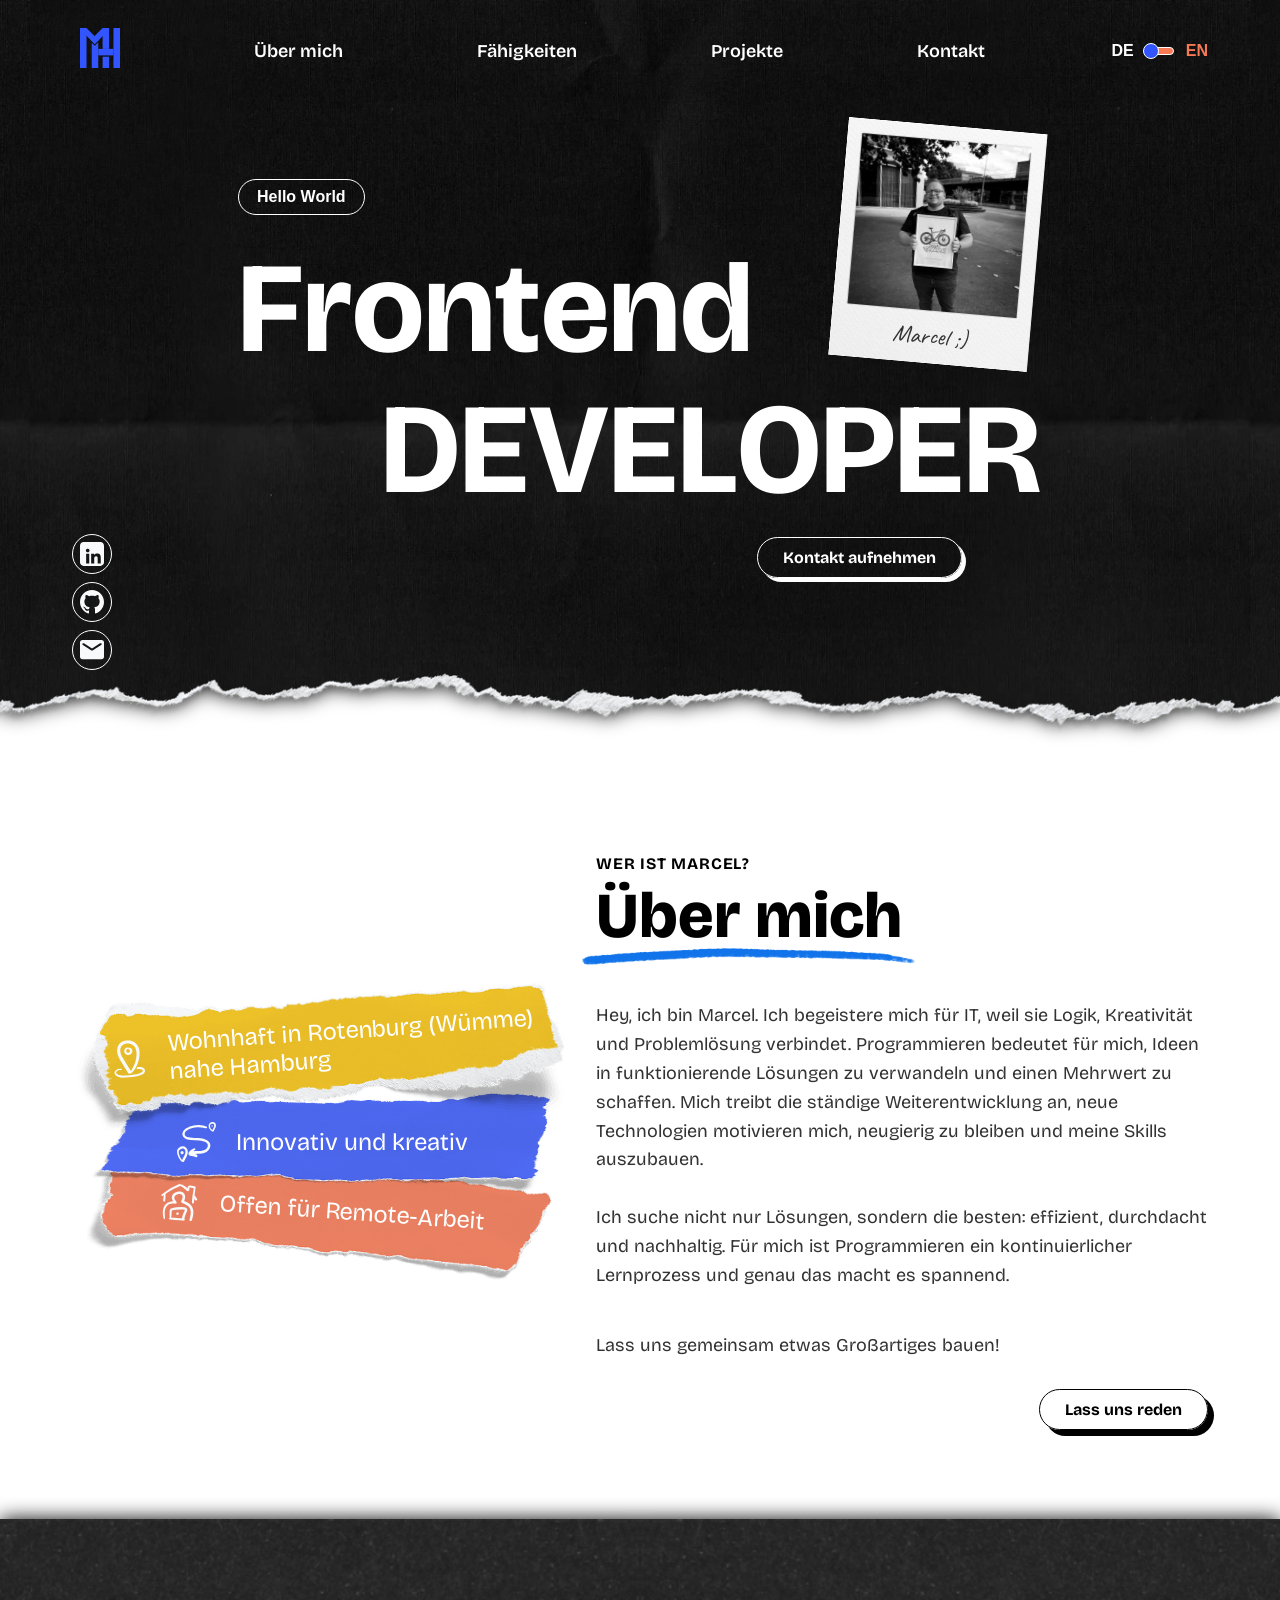
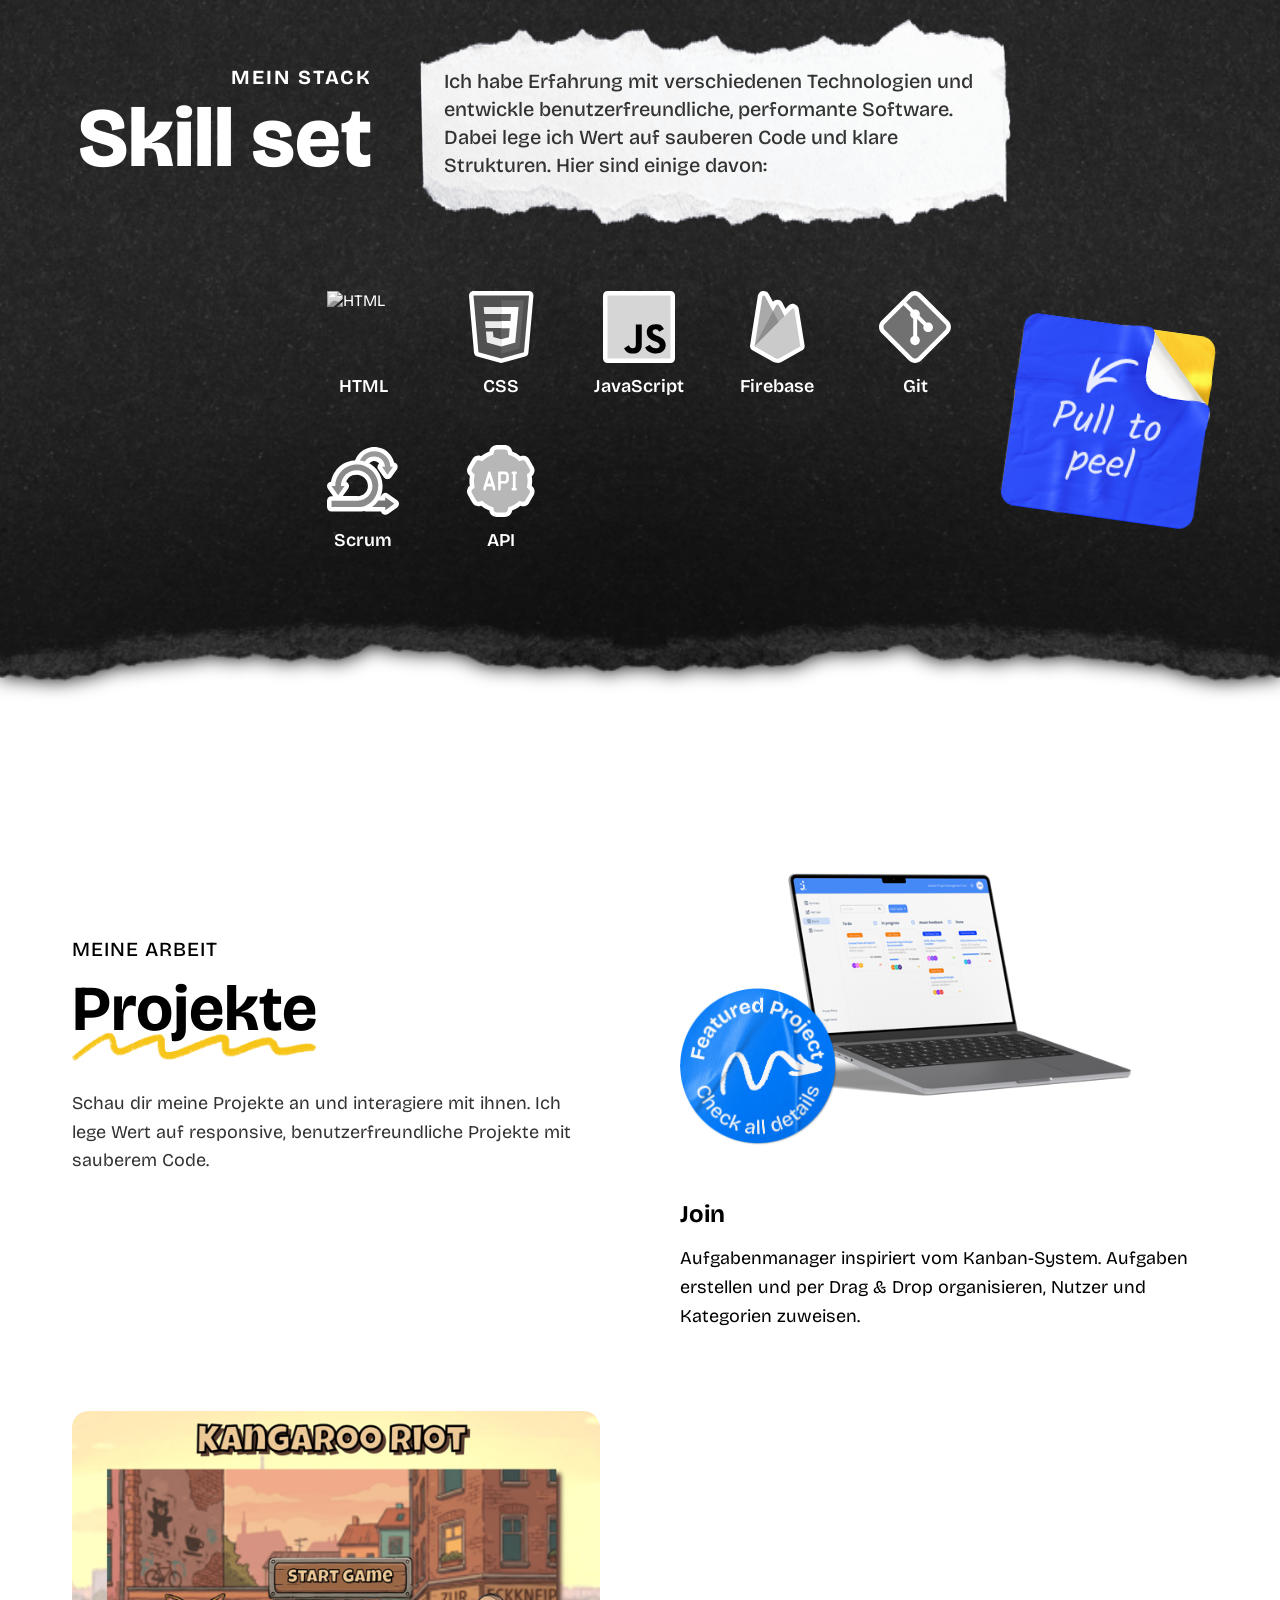
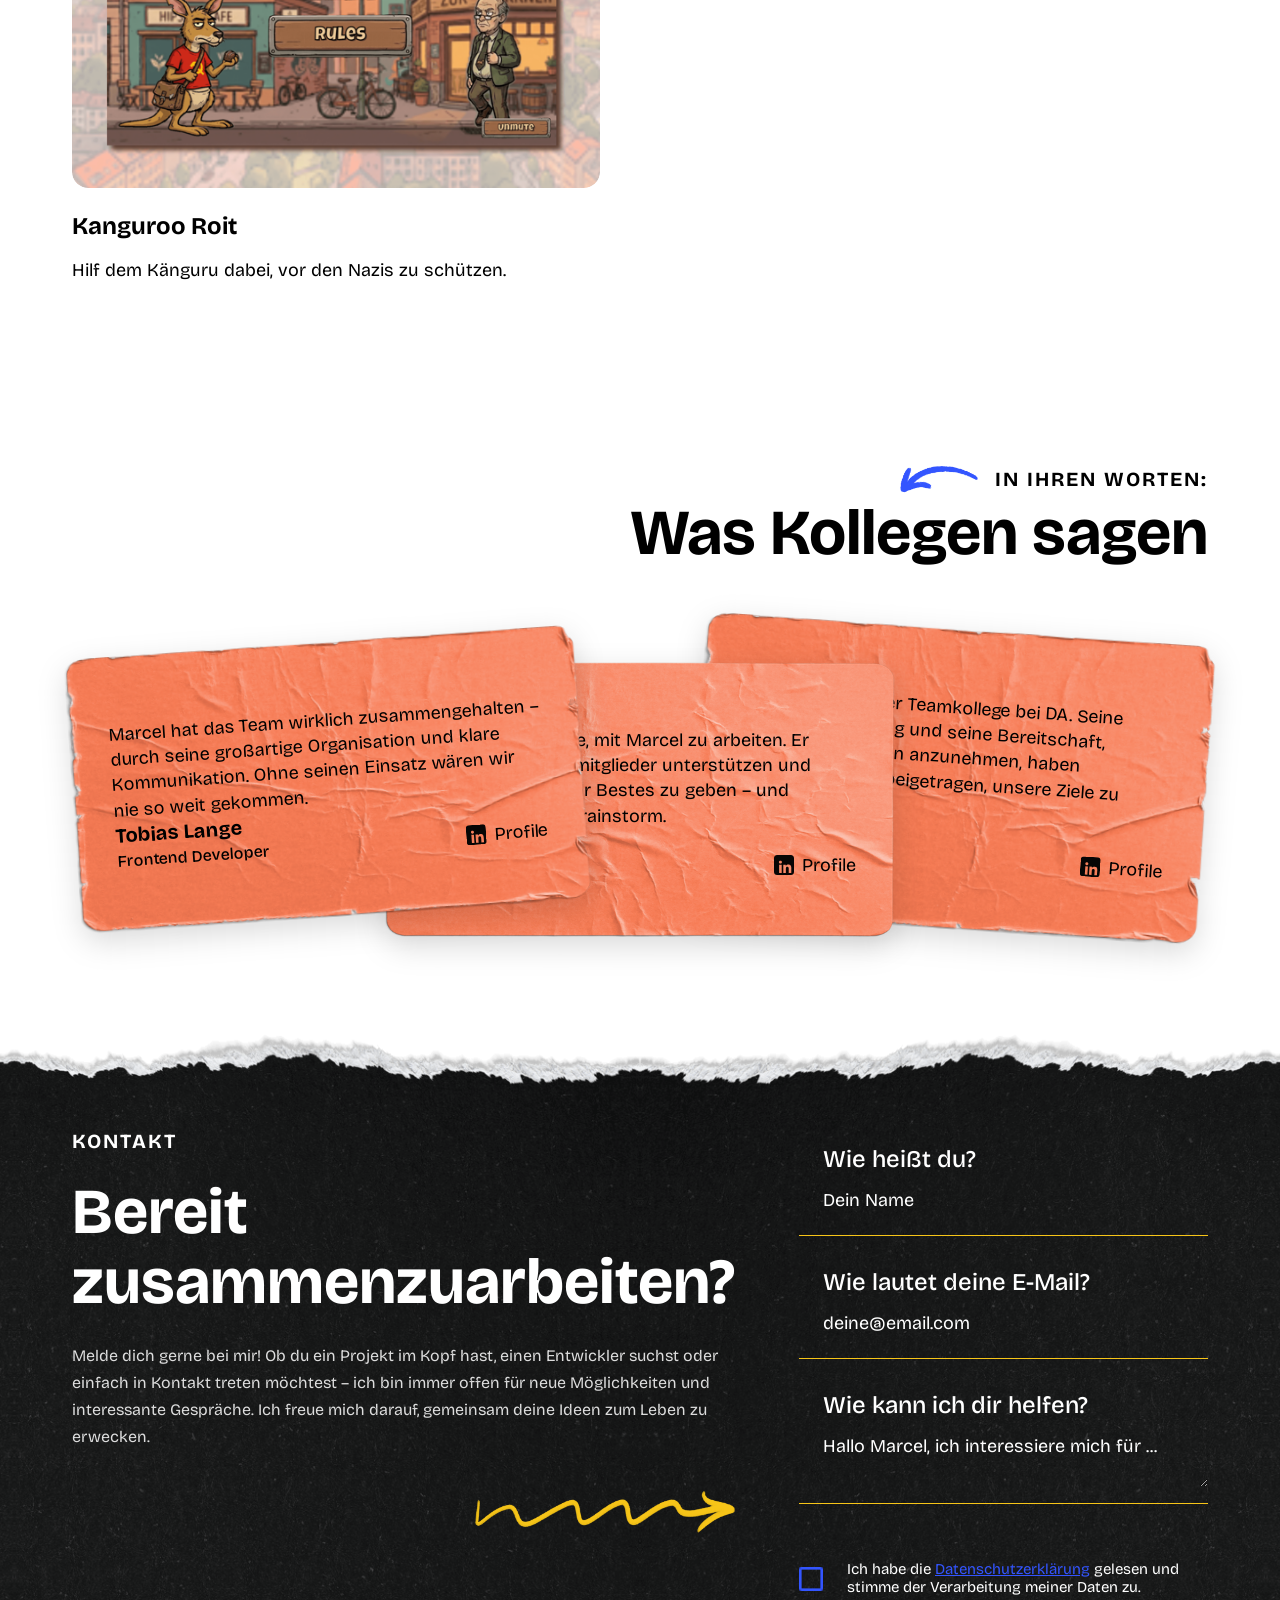
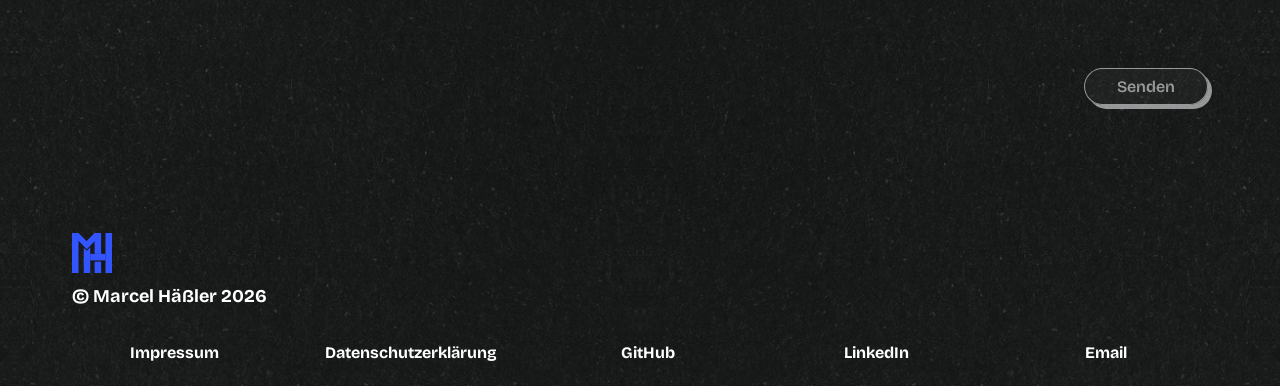
==== commit 5de81afe: "thank you" ====
--- a/index.html
+++ b/index.html
@@ -374,7 +374,7 @@
                     <img src="./img/contactme/contactmeArrow.png" alt="arrow" class="contactArrow">
                 </div>
                 <div class="contactFormWrapper">
-                    <form class="contactForm" id="contactForm" novalidate>
+                    <form class="contactForm" id="contactForm" action="sendMail.php" method="POST" novalidate>
                         <div class="formGroup">
                             <label for="contactName" data-i18n="form_name_label">Wie heißt du?</label>
                             <input type="text" id="contactName" name="name" placeholder="Dein Name"
@@ -399,7 +399,7 @@
                         <div class="formBottom">
                             <label class="privacyCheck">
                                 <div class="checkboxWrapper">
-                                    <input type="checkbox" id="privacyCheckbox" required>
+                                    <input type="checkbox" id="privacyCheckbox" name="privacy" required>
                                     <span class="checkbox-custom"></span>
                                     <span class="privacyCheckText" data-i18n="form_privacy" data-i18n-attr="html">Ich
                                         habe
@@ -417,6 +417,14 @@
                             </div>
                         </div>
                     </form>
+
+                    <div id="contactSuccessMsg" class="contactSuccessMsg d-none">
+                        <h2 data-i18n="contact_success_title">Vielen Dank!</h2>
+                        <p data-i18n="contact_success_msg">Deine Nachricht wurde erfolgreich versendet! Ich werde mich
+                            schnellstmöglich bei dir melden.</p>
+                        <button id="newContactBtn" class="actionBtn" data-i18n="contact_success_btn">Weitere Nachricht
+                            senden</button>
+                    </div>
                 </div>
             </div>
             <footer>
--- a/style/skill.css
+++ b/style/skill.css
@@ -248,7 +248,7 @@
 }
 
 .peelImages div p {
-    font-size: 17px;
+    font-size: 18px;
     font-weight: 400;
     margin: 0 0 8px 0;
     color: var(--secondary-color);
--- a/style/contactme.css
+++ b/style/contactme.css
@@ -313,7 +313,7 @@
 }
 
 .d-none {
-    display: none;
+    display: none !important;
 }
 
 @media (max-width: 840px) {
@@ -348,4 +348,45 @@
         max-width: 180px;
         animation: drawUnderline 6s infinite ease-in-out;
     }
+}
+
+/* ---- Contact Success Message ---- */
+
+.contactSuccessMsg {
+    display: flex;
+    flex-direction: column;
+    align-items: center;
+    justify-content: center;
+    text-align: center;
+    padding: 64px 24px;
+    height: 100%;
+    min-height: 400px;
+    animation: fadeIn 0.4s ease-out;
+}
+
+.contactSuccessMsg h2 {
+    font-size: 48px;
+    color: var(--yellow-color);
+    margin: 0;
+    margin-bottom: 16px;
+}
+
+.contactSuccessMsg p {
+    font-size: 20px;
+    color: var(--secondary-color);
+    margin: 0;
+    margin-bottom: 32px;
+    max-width: 400px;
+    line-height: 1.5;
+}
+
+@keyframes fadeIn {
+    from {
+        opacity: 0;
+        transform: translateY(10px);
+    }
+    to {
+        opacity: 1;
+        transform: translateY(0);
+    }
 }
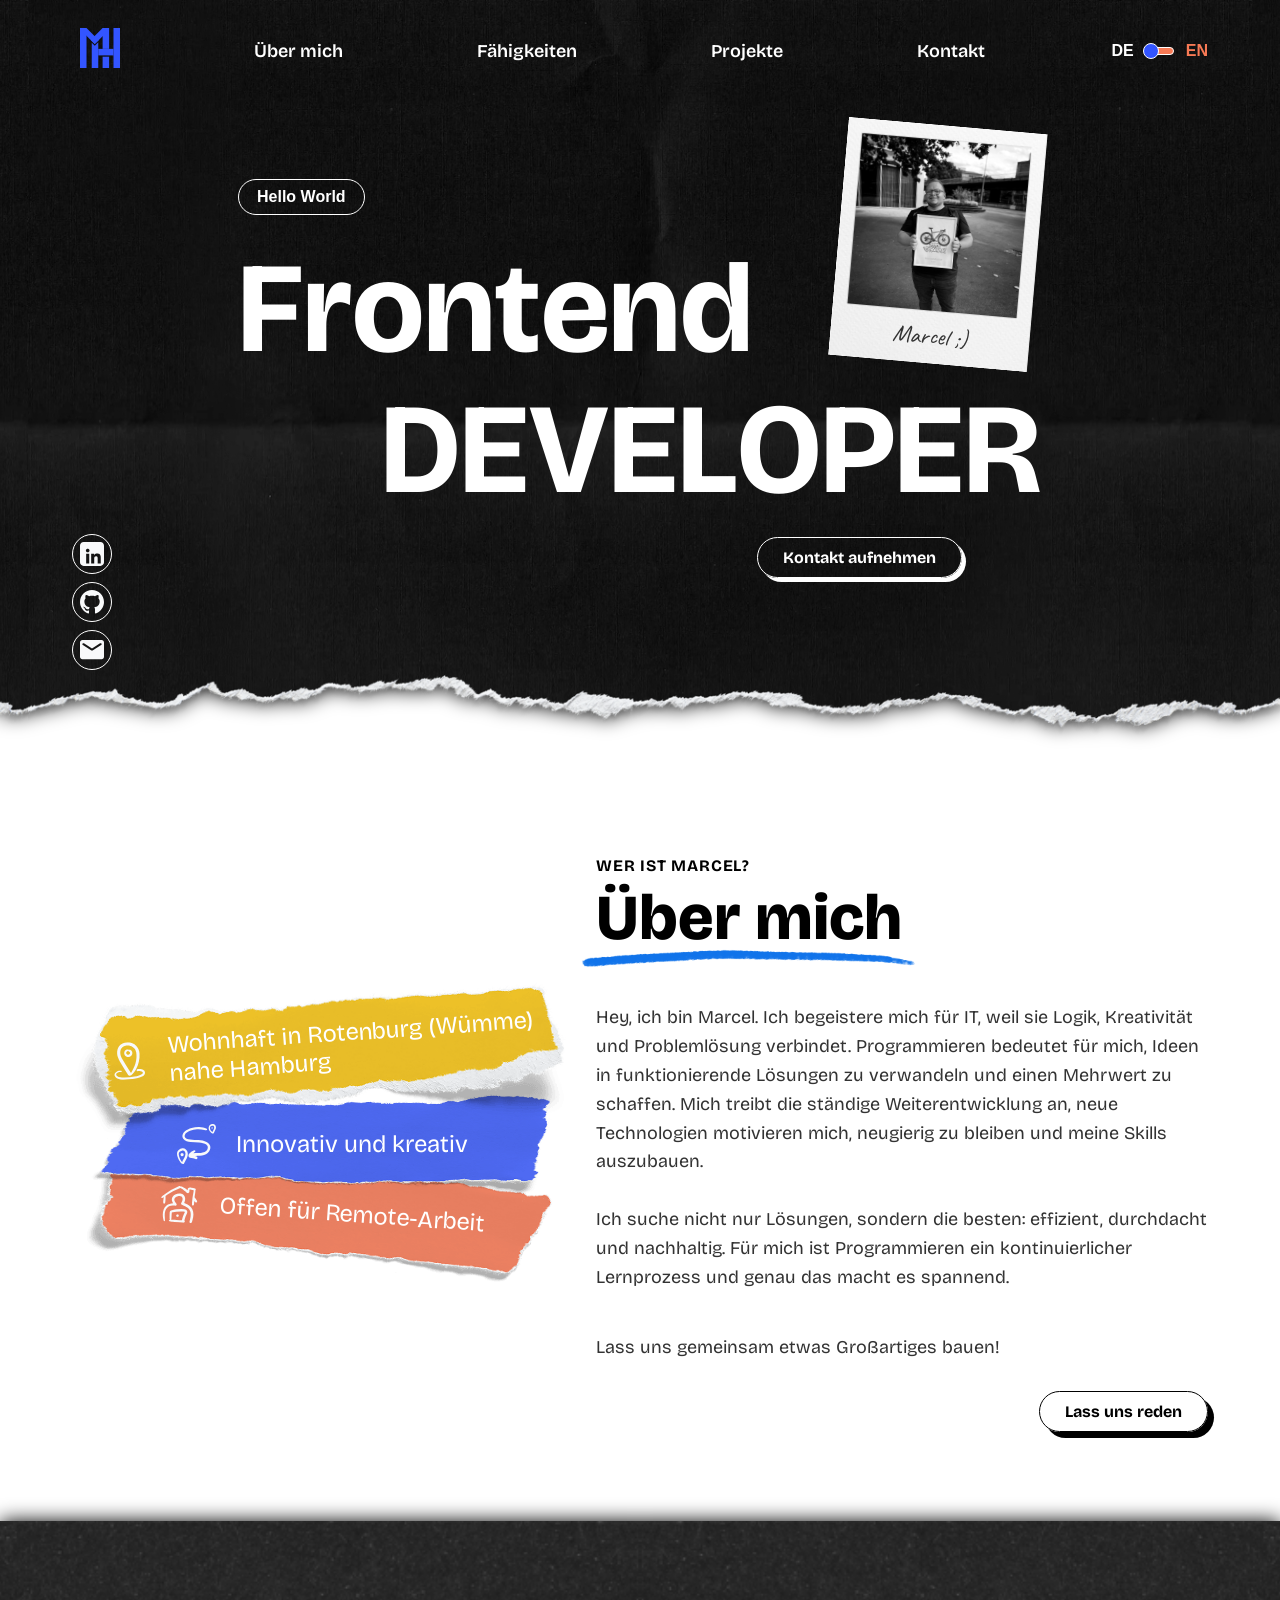
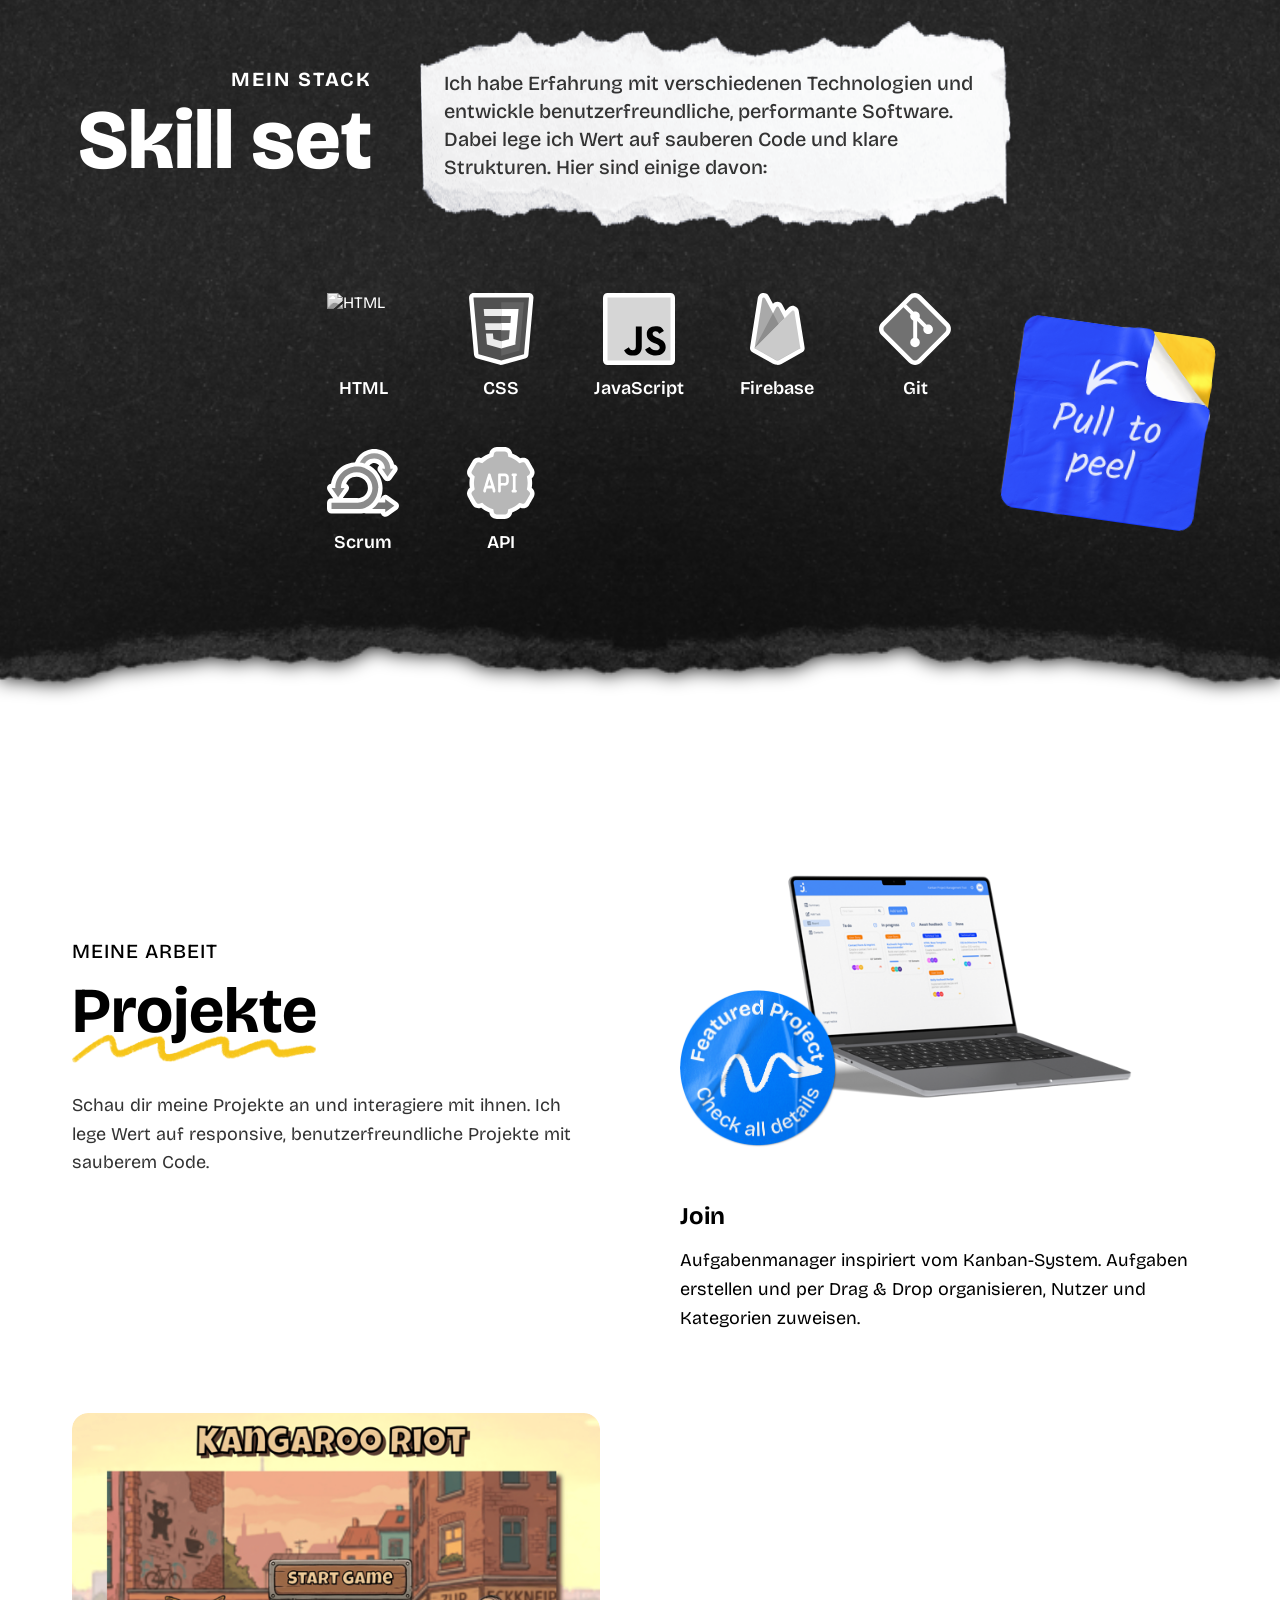
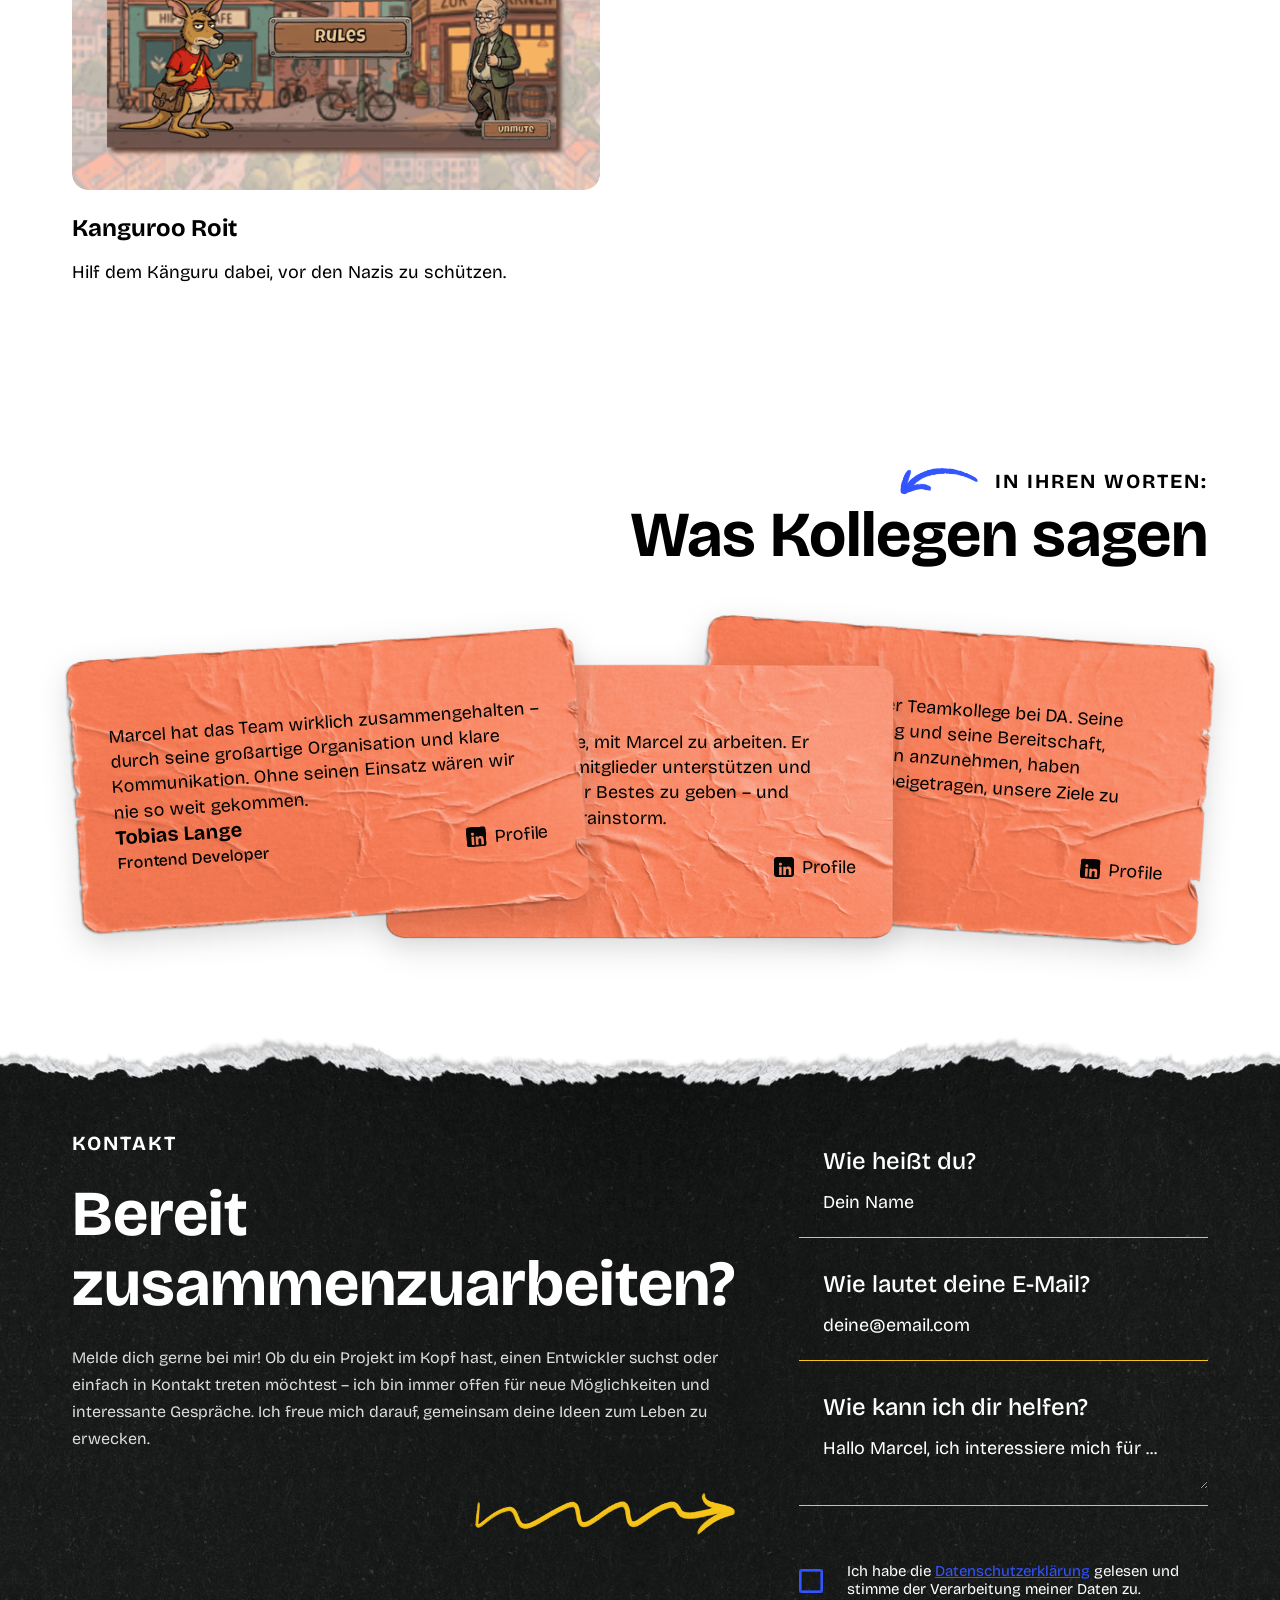
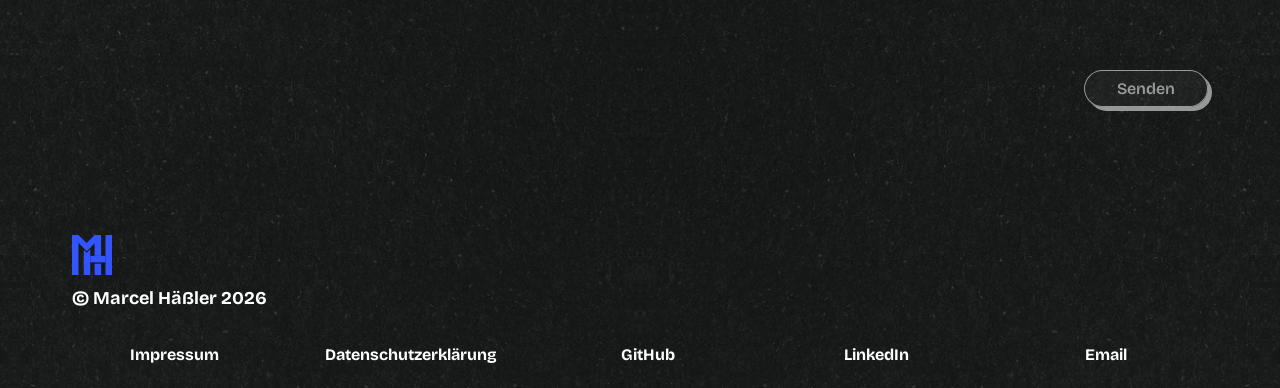
==== commit 5421da80: "bug fixing" ====
--- a/index.html
+++ b/index.html
@@ -4,7 +4,7 @@
 <head>
     <meta charset="UTF-8">
     <meta name="viewport" content="width=device-width, initial-scale=1.0">
-    <title>Frontend Developer Portfolio</title>
+    <title>Marcel Häßler</title>
     <link rel="icon" type="image/x-icon" href="./img/Logo.svg">
     <link rel="stylesheet" href="style.css">
     <link rel="stylesheet" href="style/navbar.css">
@@ -18,7 +18,6 @@
 
 <body>
     <section class="wrapper">
-        <!-- Burger menu toggle (mobile only) -->
         <input type="checkbox" id="burgerToggle" class="burgerToggle" hidden>
 
         <nav>
@@ -46,7 +45,6 @@
             </label>
         </nav>
 
-        <!-- Mobile overlay menu -->
         <div class="mobileMenu">
             <div class="mobileMenuInner">
                 <nav class="mobileNav">
@@ -71,7 +69,7 @@
                             alt="LinkedIn"></a>
                     <a href="https://github.com/MarcelHaessler" target="_blank"><img src="./img/github.svg"
                             alt="GitHub"></a>
-                    <a href="mailto:[EMAIL_ADDRESS]"><img src="./img/mail.svg" alt="Mail"></a>
+                    <a href="mailto:kontakt@marcelhaessler.de"><img src="./img/mail.svg" alt="Mail"></a>
                 </div>
             </div>
         </div>
@@ -112,7 +110,7 @@
                         alt="LinkedIn"></a>
                 <a href="https://github.com/MarcelHaessler" target="_blank"><img src="./img/github.svg"
                         alt="GitHub"></a>
-                <a href="mailto:[EMAIL_ADDRESS]"><img src="./img/mail.svg" alt="Mail"></a>
+                <a href="mailto:kontakt@marcelhaessler.de"><img src="./img/mail.svg" alt="Mail"></a>
             </div>
         </header>
     </section>
@@ -188,14 +186,7 @@
                         <img src="./img/skills/js.svg" alt="JavaScript">
                         <span>JavaScript</span>
                     </div>
-                    <!-- <div class="skillIcon">
-                        <img src="./img/skills/ts.svg" alt="React">
-                        <span>Type Script</span>
-                    </div> -->
-                    <!-- <div class="skillIcon">
-                        <img src="./img/skills/angular.svg" alt="Next.js">
-                        <span>Angular</span>
-                    </div> -->
+
                     <div class="skillIcon">
                         <img src="./img/skills/firebase.svg" alt="TypeScript">
                         <span>Firebase</span>
@@ -278,20 +269,6 @@
                     data-i18n="project_btn">Projektdetails</a>
             </div>
 
-            <!-- <div class="projectCard">
-                <a href="#" class="projectImageContainer">
-                    <img src="./img/projects/DABubbe.jpg" alt="DABubble Project" class="projectImg">
-                    <div class="projectOverlay">
-                        <button class="projectBtn" data-i18n="project_btn">Projektdetails</button>
-                    </div>
-                </a>
-                <div class="projectContent">
-                    <h4 data-i18n="project_dab_title">DABubble</h4>
-                    <p data-i18n="project_dab_desc">Eine Slack-Clone-App, die die Teamkommunikation revolutioniert – mit
-                        intuitiver Oberfläche, Echtzeit-Messaging und robuster Kanal-Organisation.</p>
-                </div>
-                <a href="#" class="projectBtn projectBtnMobile" data-i18n="project_btn">Projektdetails</a>
-            </div> -->
         </div>
     </section>
     <section class="colleagues">
@@ -441,7 +418,7 @@
                     <a href="https://www.linkedin.com/in/marcel-häßler" target="_blank">
                         <img class="wavingHandFooter" src="./img/linkedin.svg" alt="handshake">
                         LinkedIn</a>
-                    <a href="mailto:info@marcelhaessler.de">
+                    <a href="mailto:kontakt@marcelhaessler.de">
                         <img class="wavingHandFooter" src="./img/mail.svg" alt="handshake">
                         Email</a>
                 </div>
--- a/style.css
+++ b/style.css
@@ -14,6 +14,10 @@
 
 * {
     box-sizing: border-box;
+}
+
+html {
+    scroll-behavior: smooth;
 }
 
 body {
@@ -33,7 +37,6 @@
     --orange-color: #F87A55;
 }
 
-
 footer {
     display: flex;
     flex-direction: column;
@@ -63,7 +66,6 @@
     font-size: 18px;
     font-weight: 700;
 }
-
 
 .wavingHandFooter {
     position: absolute;
@@ -101,7 +103,6 @@
     justify-content: center;
     position: relative;
     width: 100%;
-    /* Take full column width */
 
     &::after {
         content: "";
@@ -110,13 +111,13 @@
         top: 50%;
         transform: translate(-50%, -50%);
         width: 80px;
-        /* User preferred fixed width */
+        
         height: 140%;
         background-repeat: no-repeat;
         background-position: center;
         background-size: contain;
         opacity: 0;
-        /* clip-path hides the element starting from the right */
+        
         clip-path: inset(0 100% 0 0);
         transition: opacity 0.3s ease, clip-path 0.5s cubic-bezier(0.4, 0, 0.2, 1);
         pointer-events: none;
@@ -126,7 +127,6 @@
         opacity: 0;
     }
 
-    /* Target first two links (Impressum/Privacy) for the underline effect */
     &:nth-child(-n+2):hover::after {
         background-image: url('../img/unterlineJagged.svg');
         background-size: 100px;
@@ -149,22 +149,8 @@
         transform: translateX(0) rotate(0deg);
     }
 
-    /* &:nth-child(-n+2) {
-        padding-left: 0;
-        padding-right: 12px;
-    } */
-}
-
-/* Align desktop items for space-between appearance */
-/* .footerLinks a:nth-child(1) {
-    justify-content: flex-start;
-    padding-left: 0;
-}
-
-.footerLinks a:nth-child(5) {
-    justify-content: flex-end;
-    padding-right: 0;
-} */
+}
+
 
 
 @media (max-width: 840px) {
@@ -179,14 +165,12 @@
         justify-content: space-between;
     }
 
-    /* Impressum on its own row, social links side by side below */
     .footerLinks {
         grid-template-columns: repeat(6, 1fr);
-        /* 6-column virtual grid for flexible splitting */
+        
         gap: 8px;
     }
 
-    /* First two links (Legal) together in the top row (50% each) */
     .footerLinks a:nth-child(1),
     .footerLinks a:nth-child(2) {
         grid-column: span 3;
@@ -211,7 +195,6 @@
         }
     }
 
-    /* Social links on the next row (33% each) */
     .footerLinks a:nth-child(n+3) {
         grid-column: span 2;
         padding: 10px 8px;
@@ -219,13 +202,4 @@
         gap: 6px;
     }
 
-    /* .footerLinks a:nth-child(3) {
-        justify-content: flex-start;
-        padding-left: 0;
-    }
-
-    .footerLinks a:nth-child(5) {
-        justify-content: flex-end;
-        padding-right: 0;
-    } */
 }
--- a/style/navbar.css
+++ b/style/navbar.css
@@ -3,7 +3,6 @@
     inherits: false;
     initial-value: 0deg;
 }
-
 
 nav {
     display: flex;
@@ -15,7 +14,7 @@
     align-items: center;
     gap: 12px;
     z-index: 1000;
-    /* Ensure burger button stays visible over mobile menu */
+    
     position: relative;
 
     a {
@@ -111,7 +110,6 @@
     }
 }
 
-/* Sync visual state based on actual document language (from i18n.js) */
 html[lang="en"] .toggleTrack .toggleThumb {
     transform: translateX(20px);
 }
@@ -166,7 +164,6 @@
 
 @media (max-width: 840px) {
 
-    /* --- Lock body scroll when mobile menu is open --- */
     body:has(#burgerToggle:checked) {
         overflow: hidden;
     }
@@ -182,18 +179,13 @@
         }
     }
 
-    /* --- Hide desktop nav elements --- */
     .wrapper>nav>a:not(:first-child),
     .wrapper>nav>.languageSwitch {
         display: none;
     }
 
-    /* .portfolio>nav>a:not(:first-child),
-    .portfolio>nav>.languageSwitch {
-        display: none;
-    } */
-
-    /* --- Burger button --- */
+
+    
     .burgerBtn {
         display: flex;
         flex-direction: column;
@@ -213,7 +205,6 @@
         transform-origin: center;
     }
 
-    /* Burger → X animation when checked */
     .burgerToggle:checked~nav .burgerBtn span:nth-child(1) {
         transform: translateY(7px) rotate(45deg);
     }
@@ -227,7 +218,6 @@
         transform: translateY(-7px) rotate(-45deg);
     }
 
-    /* --- Mobile overlay menu --- */
     .mobileMenu {
         position: fixed;
         top: 0;
@@ -235,7 +225,7 @@
         width: 100%;
         height: 100vh;
         background-color: transparent;
-        /* Fallback color */
+        
         background-image: url('../img/BG.png');
         background-size: cover;
         background-position: center;
@@ -244,17 +234,15 @@
         display: flex;
         flex-direction: column;
         padding-top: 80px;
-        /* space for nav bar */
+        
         box-sizing: border-box;
 
-        /* Hidden by default */
         opacity: 0;
         pointer-events: none;
         transform: translateY(-12px);
         transition: opacity 0.3s ease, transform 0.3s ease;
     }
 
-    /* Show when burger is checked */
     .burgerToggle:checked~.mobileMenu {
         opacity: 1;
         pointer-events: all;
@@ -271,7 +259,6 @@
         padding-bottom: 80px;
     }
 
-    /* --- Mobile nav links --- */
     .mobileNav {
         display: flex;
         flex-direction: column;
@@ -294,14 +281,12 @@
         color: var(--orange-color);
     }
 
-    /* --- Mobile language toggle --- */
     .mobileLanguageSwitch {
         display: inline-flex;
         gap: 12px;
         align-items: center;
     }
 
-    /* --- Mobile social icons --- */
     .mobileSocialLinks {
         display: flex;
         gap: 24px;
@@ -321,7 +306,7 @@
     .mobileSocialLinks a img {
         width: 24px;
         height: 24px;
-        /* filter: invert(1); */
+        
         transition: filter 0.2s ease;
     }
 
@@ -330,7 +315,6 @@
     }
 }
 
-/* Desktop: hide mobile-only elements */
 @media (min-width: 841px) {
 
     .burgerBtn,
--- a/style/header.css
+++ b/style/header.css
@@ -3,6 +3,8 @@
     background-size: auto 100%;
     background-position: center;
     background-repeat: repeat-x;
+    height: clamp(740px, 80vh, 900px);
+    
     display: flex;
     flex-direction: column;
     width: 100%;
@@ -39,7 +41,7 @@
 }
 
 .polaroid {
-    /* padding: 0 0 0 24px; */
+    
     transform: rotate(5deg);
     position: relative;
     width: 200px;
@@ -51,7 +53,7 @@
     display: block;
     position: relative;
     z-index: 2;
-    /* Frame on top */
+    
 }
 
 .profilepic {
@@ -70,12 +72,6 @@
     filter: grayscale(0%);
 }
 
-/* .polaroid{
-    width: 200px;
-    height: 220px;
-    background-color: #333;
-    /* Dark placeholder like the image */
-/* bacxkground-image: linear-gradient(45deg, #444, #222); */
 
 
 .polaroidText {
@@ -157,7 +153,7 @@
     color: var(--secondary-color);
     border: 1px solid var(--secondary-color);
     padding: 8px 18px;
-    /* Slightly smaller to match screenshot */
+    
     border-radius: 50px;
     font-size: 16px;
     font-weight: 700;
@@ -222,7 +218,7 @@
 
 h1 {
     font-size: 128px;
-    /* Responsive size */
+    
     font-weight: 700;
     color: var(--secondary-color);
     margin: 0;
@@ -314,7 +310,7 @@
     }
 }
 
-@media (max-width: 860px) {
+@media (max-width: 900px) {
     h1 {
         font-size: 84px;
     }
@@ -340,7 +336,6 @@
         width: 100%;
     }
 
-    /* Flatten the layout structure to allow full re-ordering */
     .jobtitle,
     .headerPolaroid,
     .firstHeader,
@@ -374,7 +369,7 @@
         align-self: flex-end;
         margin-top: 24px;
         margin-bottom: 48px;
-        /* Ensure it behaves properly without its parent wrapper */
+        
         position: relative;
         z-index: 10;
     }
@@ -384,7 +379,7 @@
         align-self: center;
         width: 200px;
         margin-right: 0;
-        /* Slight offset to right as per screenshot */
+        
         transform: rotate(8deg);
         margin-bottom: 64px;
     }
--- a/style/about.css
+++ b/style/about.css
@@ -82,7 +82,6 @@
     }
 }
 
-/* Right Side: Text & Typography */
 .aboutTextContent {
     display: flex;
     flex-direction: column;
@@ -169,7 +168,7 @@
 .about-action .actionBtn:hover {
     color: var(--secondary-color);
     box-shadow: none;
-    /* transform: translate(6px, 6px); */
+    
 }
 
 @media (max-width: 1000px) {
@@ -206,9 +205,7 @@
             transform: rotate(6deg);
         }
     }
-}
-
-@media (max-width: 840px) {
+
     .about {
         flex-direction: column;
         padding: 0 24px;
--- a/style/skill.css
+++ b/style/skill.css
@@ -4,7 +4,7 @@
     align-items: center;
     justify-content: flex-start;
     width: 100%;
-    /* max-width: 1440px; */
+    
     min-height: 800px;
     background-image: url('../img/BG_skills_seamless.png');
     background-size: auto 100%;
@@ -244,7 +244,7 @@
     width: 40px;
     height: 40px;
     position: relative;
-    /* Overriding the absolute from parent selector */
+    
 }
 
 .peelImages div p {
@@ -254,7 +254,6 @@
     color: var(--secondary-color);
 }
 
-
 @media (max-width: 980px) {
     .skillsIconsWrapper {
         flex-direction: column;
@@ -266,7 +265,6 @@
     }
 }
 
-
 @media (max-width: 840px) {
     .skillsContainer {
         padding: 24px;
@@ -300,7 +298,6 @@
     .skillsIconsWrapper {
         flex-direction: column;
     }
-
 
     .skillsIcons {
         display: grid;
@@ -309,34 +306,15 @@
     }
 
 
-
     .skillIcon {
         img {
             filter: grayscale(0);
         }
 
-        /* display: flex;
-        flex-direction: column;
-        align-items: center;
-        gap: 12px;
-        transition: transform 0.3s ease; */
-
-
-    }
-
-    /*
-    .skillIcon img {
-        width: 72px;
-        height: 72px;
-        object-fit: contain;
-        filter: grayscale(100%);
-        transition: filter 0.3s ease, transform 0.3s ease;
-    }
-
-    .skillIcon span {
-        font-size: 18px;
-        font-weight: 600;
-    } */
+
+
+    }
+
 
     .peelSticker {
         margin-bottom: 120px;
--- a/style/projects.css
+++ b/style/projects.css
@@ -96,7 +96,6 @@
     box-sizing: border-box;
 }
 
-/* Gradient overlay */
 .projectOverlay {
     position: absolute;
     bottom: 0;
@@ -118,7 +117,6 @@
     opacity: 1;
 }
 
-/* Button inside overlay */
 .projectBtn {
     background-color: transparent;
     color: var(--secondary-color);
@@ -146,7 +144,6 @@
     box-shadow: none;
 }
 
-/* Override actionBtn hover colors for light button on dark overlay */
 .projectBtn.actionBtn {
     color: var(--secondary-color);
     border-color: var(--secondary-color);
@@ -180,7 +177,6 @@
     margin: 0;
 }
 
-/* Base style for mobile projekt-button (hidden on desktop) */
 .projectBtnMobile {
     display: none;
     text-decoration: none;
@@ -220,7 +216,7 @@
         transform: none;
         align-self: flex-end;
         background-color: #F8F9FA;
-        /* Off-white background as per screenshot */
+
         color: var(--primary-color);
         border: 1px solid var(--primary-color);
         box-shadow: 4px 4px 0 var(--primary-color);
@@ -233,11 +229,4 @@
         width: fit-content;
         transition: all 0.2s ease;
     }
-
-    /* .projectBtnMobile:hover {
-        background-color: var(--orange-color);
-        border-color: var(--orange-color);
-        box-shadow: none;
-        transform: translate(4px, 4px);
-    } */
 }
--- a/style/colleagues.css
+++ b/style/colleagues.css
@@ -81,13 +81,12 @@
     text-align: right;
 }
 
-
 .colleaguesCardsContainer {
     width: 100%;
     display: grid;
     grid-template-columns: 1fr;
     align-items: center;
-    /* Grid enables super clean overlapping by putting all cards in the same grid cell */
+    
 }
 
 .colleagueCard {
@@ -105,7 +104,7 @@
     width: 100%;
     height: 100%;
     object-fit: fill;
-    /* Stretches the bubble to match content height */
+    
     filter: drop-shadow(0 10px 15px rgba(0, 0, 0, 0.15));
     z-index: -1;
 }
--- a/style/contactme.css
+++ b/style/contactme.css
@@ -14,7 +14,6 @@
     transform: rotate(180deg);
 }
 
-/* ---- Contactme Content (counter-rotated) ---- */
 
 .contactmeContent {
     transform: rotate(180deg);
@@ -24,7 +23,6 @@
     gap: 80px;
 }
 
-/* ---- Contact Section ---- */
 
 .contactSection {
     display: flex;
@@ -124,7 +122,6 @@
     width: 50%;
 }
 
-/* ---- Contact Form ---- */
 
 .contactFormWrapper {
     flex: 1 1;
@@ -145,7 +142,7 @@
     border-bottom: 1px solid var(--yellow-color);
     position: relative;
     padding-bottom: 4px;
-    /* Space for the line */
+    
 }
 
 .formGroup label {
@@ -181,7 +178,6 @@
     border-bottom-color: var(--secondary-color);
 }
 
-/* ---- Form Bottom (checkbox + button) ---- */
 
 .formBottom {
     display: flex;
@@ -191,7 +187,7 @@
     gap: 24px;
     flex-wrap: wrap;
     margin-top: 24px;
-    /* Increased margin for error message space */
+    
     position: relative;
 }
 
@@ -204,7 +200,7 @@
     cursor: pointer;
     position: relative;
     padding-bottom: 32px;
-    /* Reserved space for error message */
+    
 }
 
 .checkboxWrapper {
@@ -282,7 +278,7 @@
 
 .sendBtn:not(:disabled):hover {
     background-color: var(--orange-color);
-    /* border-color: var(--blue-color); */
+    
     transform: translate(4px, 4px);
     box-shadow: none;
 }
@@ -290,7 +286,7 @@
 .invalid-placeholder::placeholder {
     color: #E61C40 !important;
     opacity: 1;
-    /* Ensure visibility */
+    
 }
 
 .error-message {
@@ -350,7 +346,6 @@
     }
 }
 
-/* ---- Contact Success Message ---- */
 
 .contactSuccessMsg {
     display: flex;
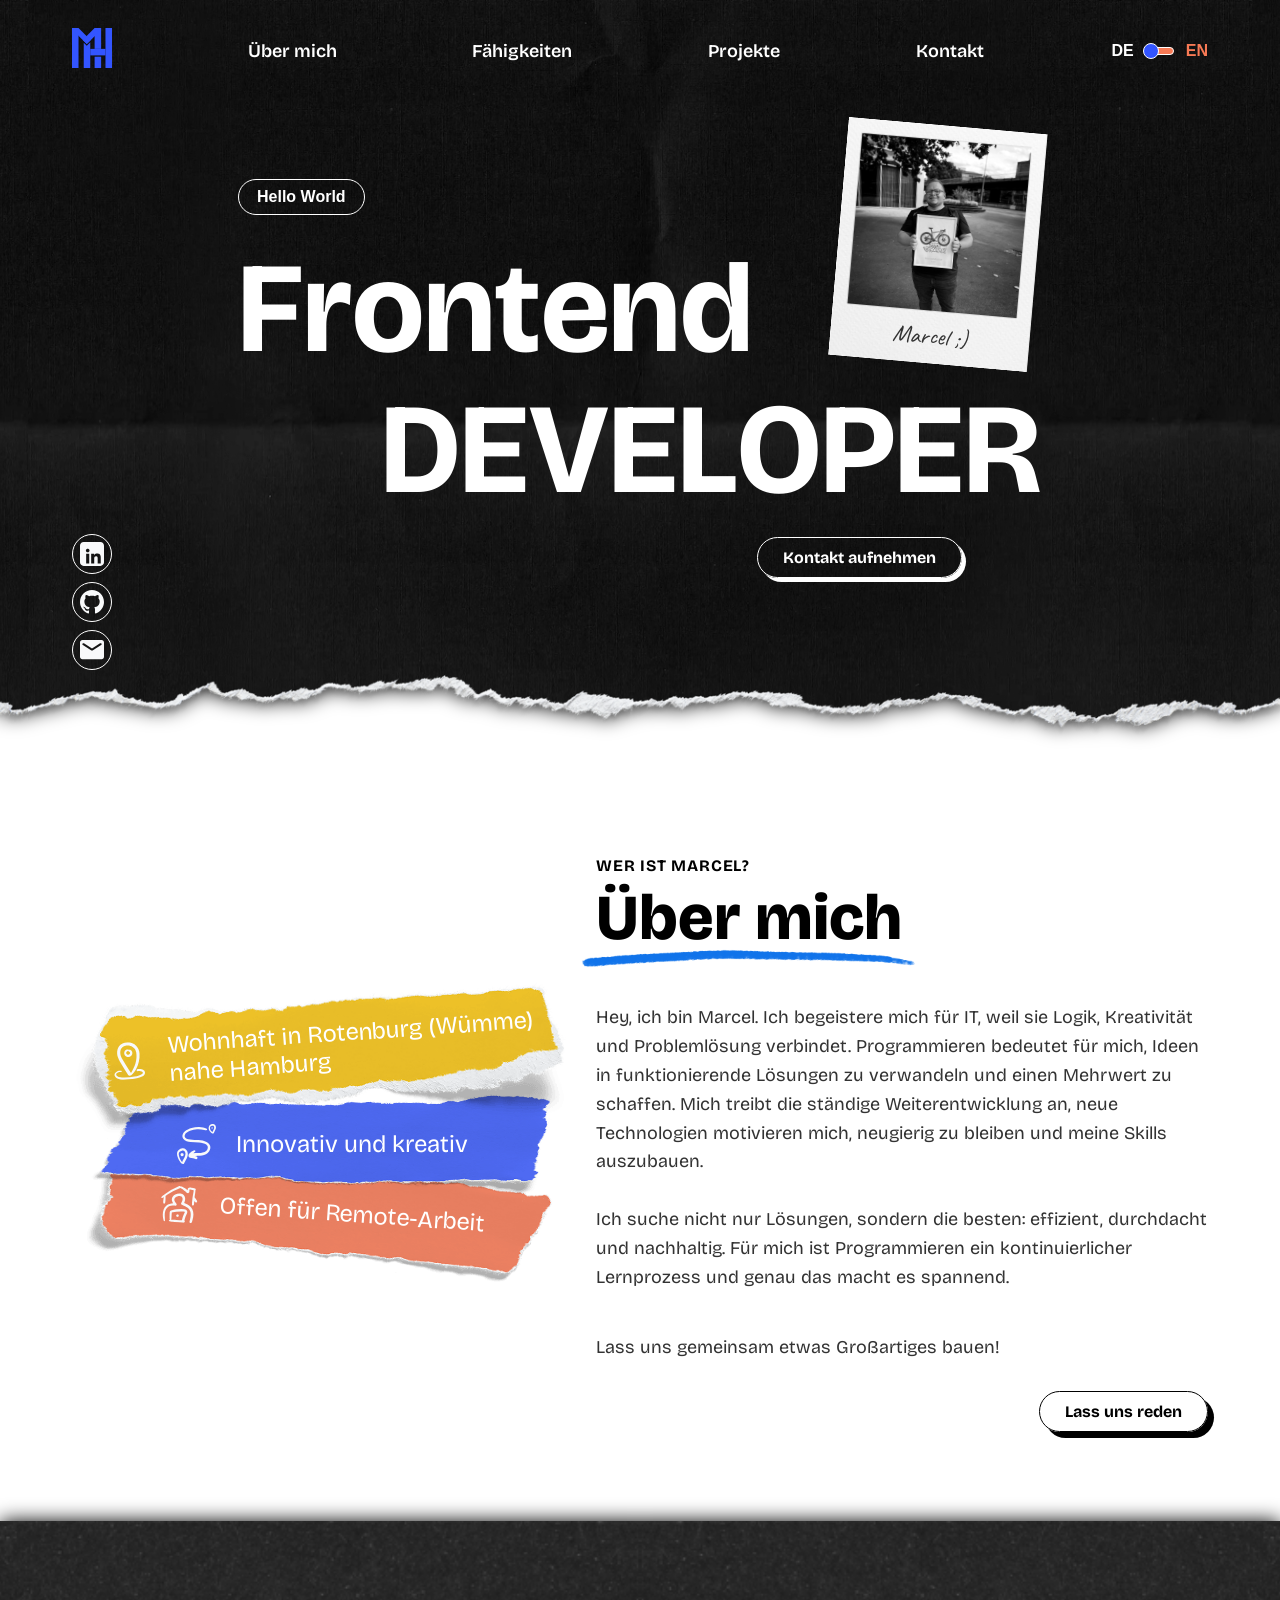
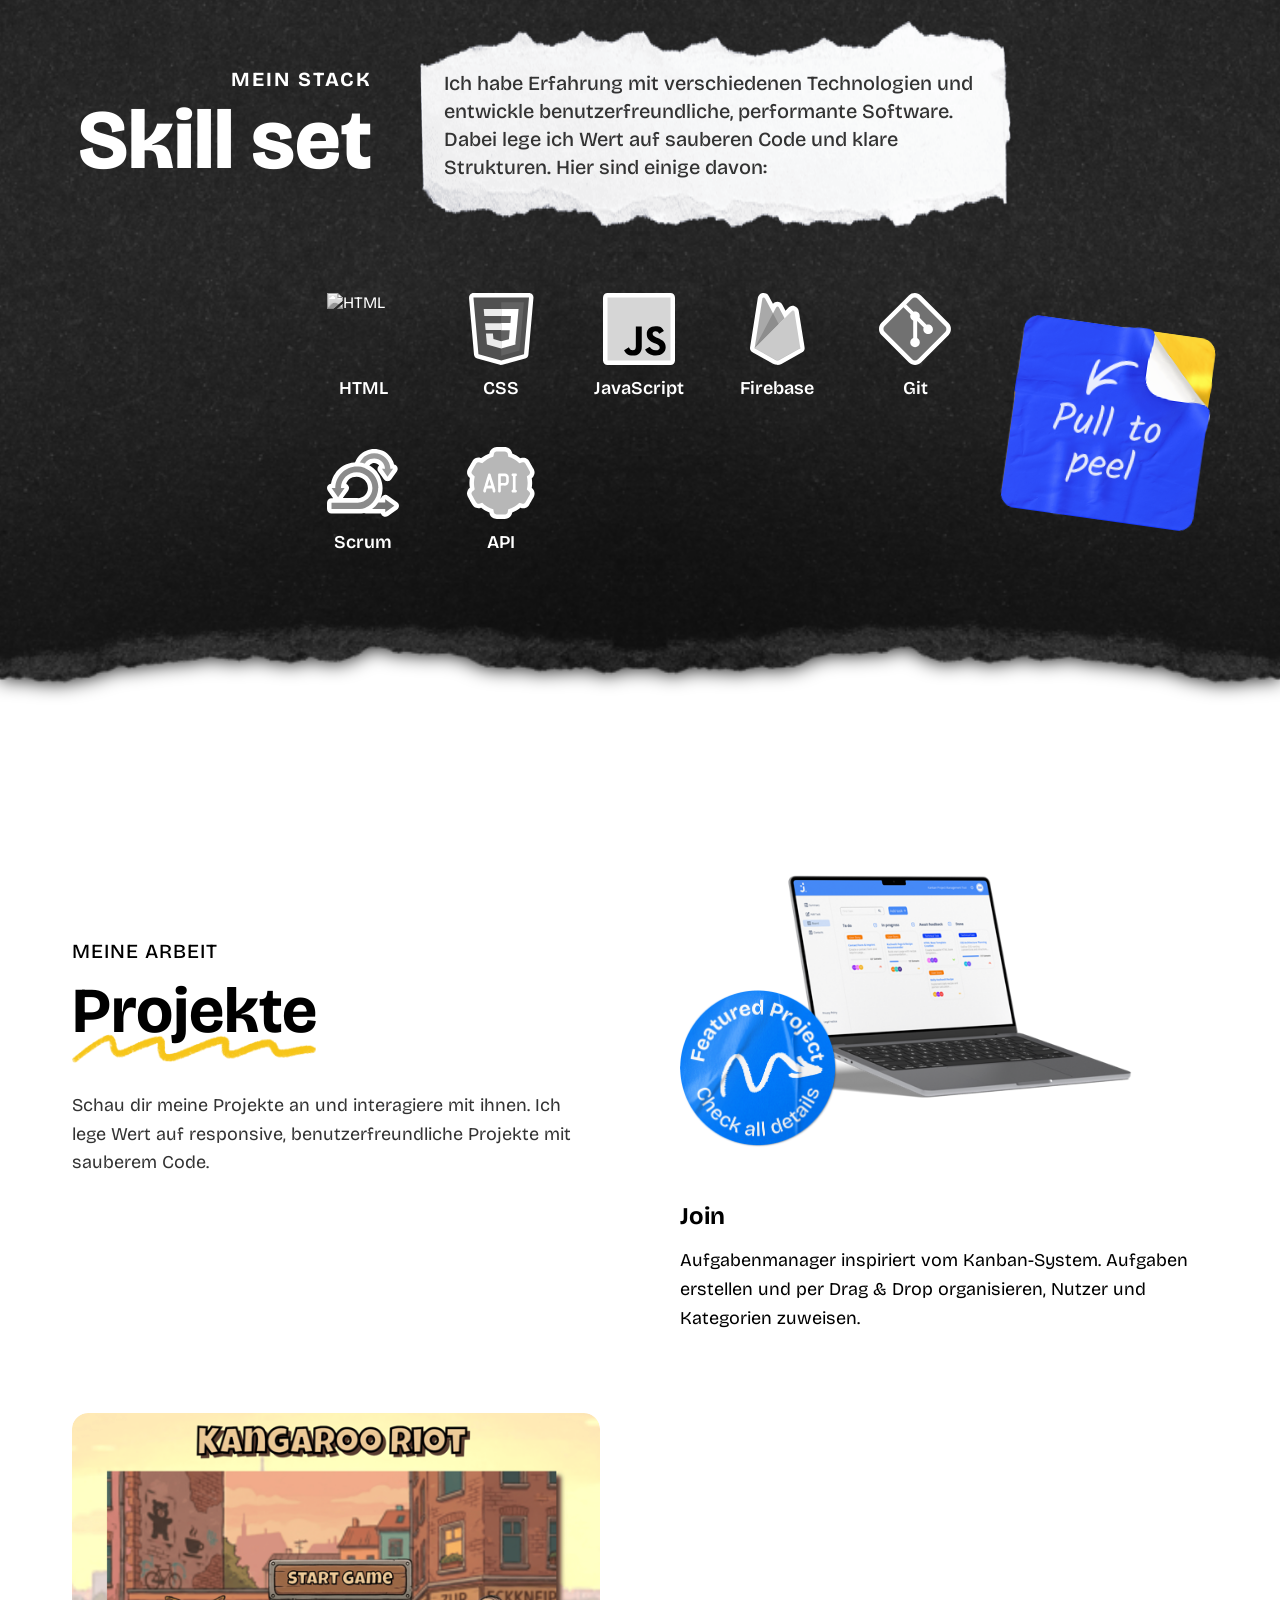
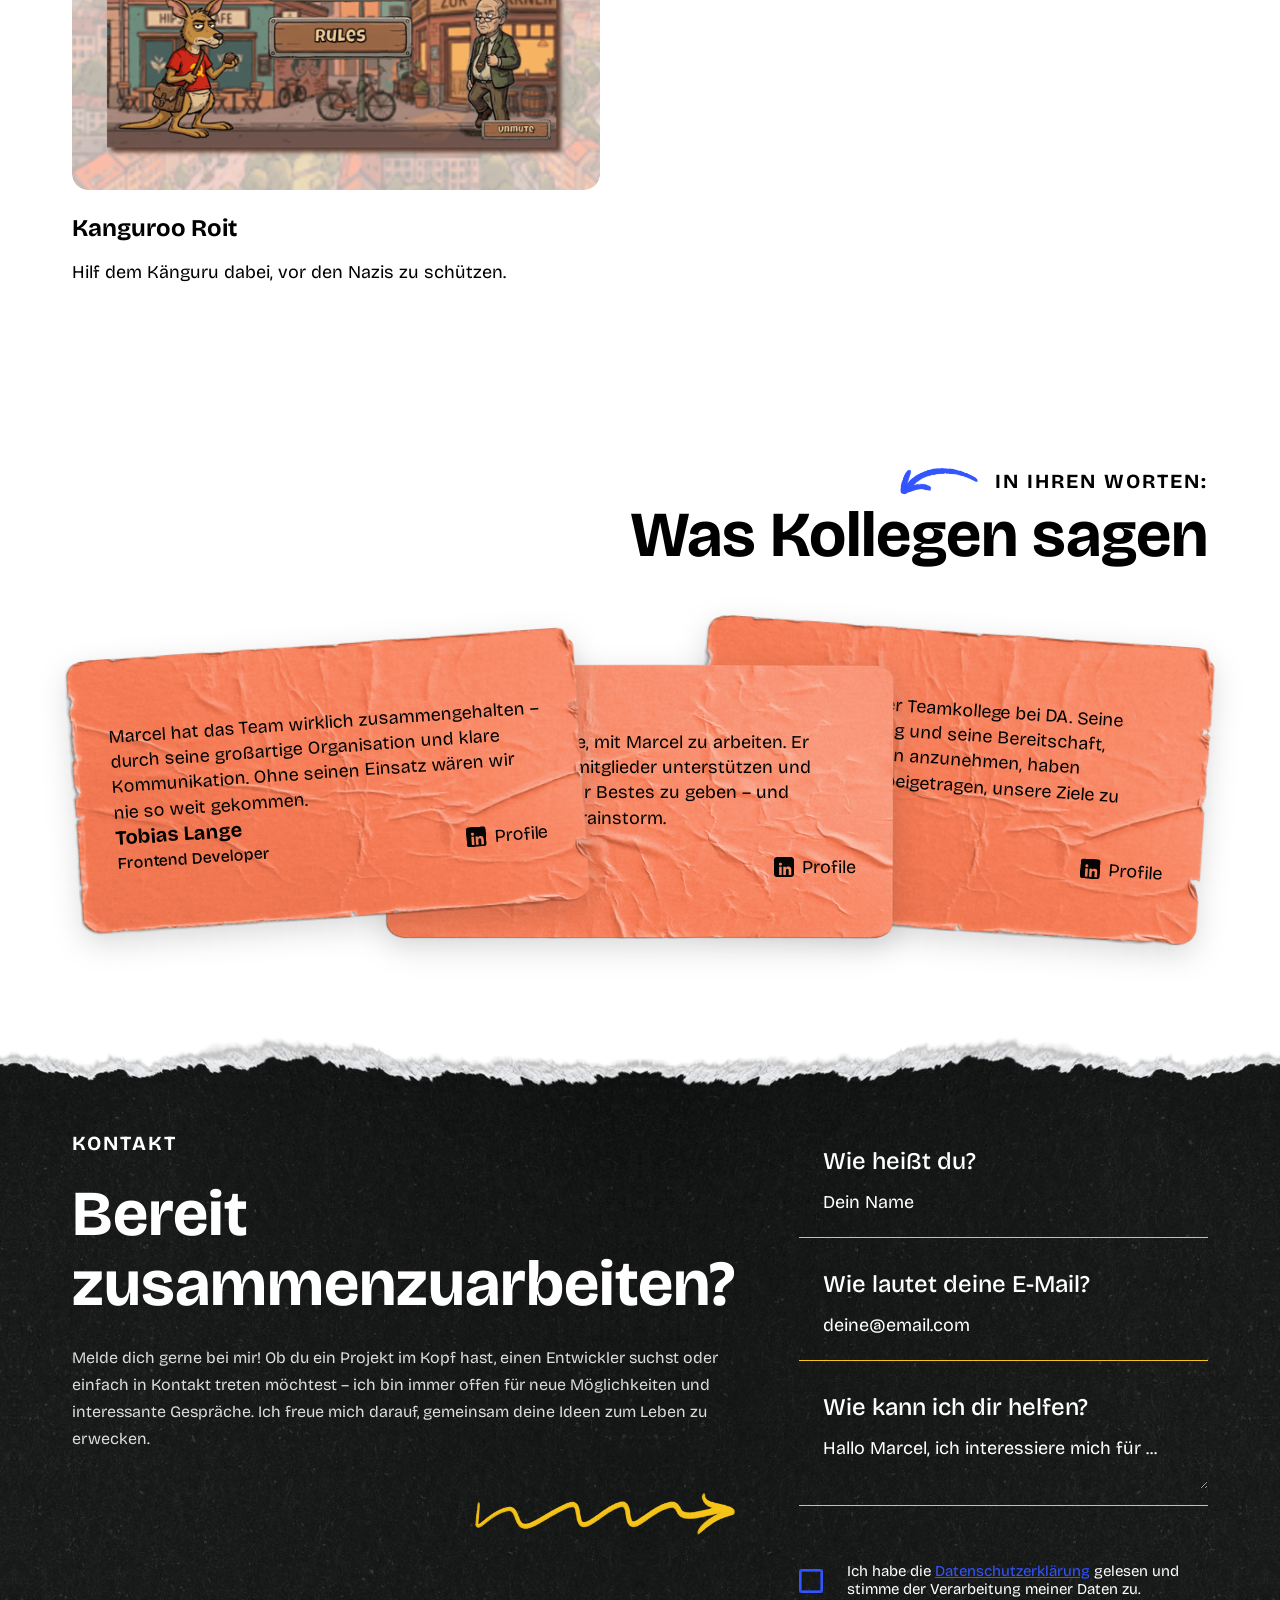
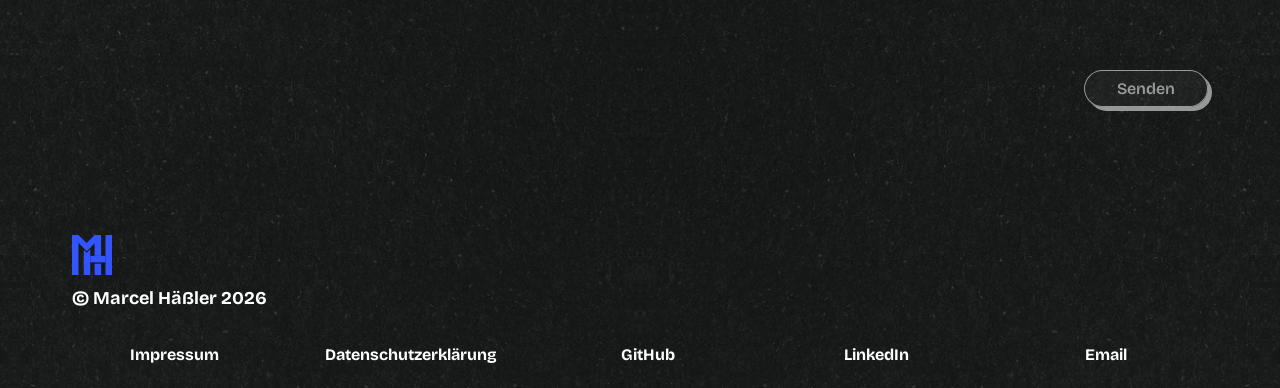
==== commit 5581258d: "design fixings" ====
--- a/index.html
+++ b/index.html
@@ -17,7 +17,7 @@
 </head>
 
 <body>
-    <section class="wrapper">
+    <section class="wrapper indexPage">
         <input type="checkbox" id="burgerToggle" class="burgerToggle" hidden>
 
         <nav>
@@ -47,7 +47,7 @@
 
         <div class="mobileMenu">
             <div class="mobileMenuInner">
-                <nav class="mobileNav">
+                <div class="mobileNav">
                     <a href="index.html#about" class="nav-about" data-i18n="nav_about"
                         onclick="document.getElementById('burgerToggle').checked=false">Über mich</a>
                     <a href="index.html#skills" class="nav-skills" data-i18n="nav_skills"
@@ -56,7 +56,7 @@
                         onclick="document.getElementById('burgerToggle').checked=false">Projekte</a>
                     <a href="index.html#contact" class="nav-contact" data-i18n="nav_contact"
                         onclick="document.getElementById('burgerToggle').checked=false">Kontakt</a>
-                </nav>
+                </div>
                 <label class="languageSwitch mobileLanguageSwitch" for="langToggle">
                     <span class="langText langEn">DE</span>
                     <div class="toggleTrack">
@@ -289,14 +289,14 @@
                         durch seine großartige Organisation und klare Kommunikation. Ohne seinen Einsatz wären wir nie
                         so weit gekommen.</p>
                     <div class="colleagueFooter">
-                        <a href="#" class="colleagueInfo">
+                        <div class="colleagueInfo">
                             <strong data-i18n="testimonial_1_author">Tobias Lange</strong>
                             <span data-i18n="testimonial_1_job">Frontend Developer</span>
-                        </a>
-                        <a href="#" class="linkedInLink">
+                        </div>
+                        <div class="linkedInLink">
                             <img src="./img/linkedin.svg" alt="LinkedIn">
                             <span>Profile</span>
-                        </a>
+                        </div>
                     </div>
                 </div>
             </div>
@@ -307,14 +307,14 @@
                         weiß, wie er Teammitglieder unterstützen und motivieren kann, ihr Bestes zu geben – und
                         bereichert jeden Brainstorm.</p>
                     <div class="colleagueFooter">
-                        <a href="#" class="colleagueInfo">
+                        <div class="colleagueInfo">
                             <strong data-i18n="testimonial_2_author">Elise Roth</strong>
                             <span data-i18n="testimonial_2_job">Frontend Developer</span>
-                        </a>
-                        <a href="#" class="linkedInLink">
+                        </div>
+                        <div class="linkedInLink">
                             <img src="./img/linkedin.svg" alt="LinkedIn">
                             <span>Profile</span>
-                        </a>
+                        </div>
                     </div>
                 </div>
             </div>
@@ -325,20 +325,20 @@
                         positive Einstellung und seine Bereitschaft, Herausforderungen anzunehmen, haben maßgeblich dazu
                         beigetragen, unsere Ziele zu erreichen.</p>
                     <div class="colleagueFooter">
-                        <a href="#" class="colleagueInfo">
+                        <div class="colleagueInfo">
                             <strong data-i18n="testimonial_3_author">Elias Neumann</strong>
                             <span data-i18n="testimonial_3_job">Frontend Developer</span>
-                        </a>
-                        <a href="#" class="linkedInLink">
+                        </div>
+                        <div class="linkedInLink">
                             <img src="./img/linkedin.svg" alt="LinkedIn">
                             <span>Profile</span>
-                        </a>
-                    </div>
-                </div>
-            </div>
-        </div>
-    </section>
-    <section class="contactme" id="contact">
+                        </div>
+                    </div>
+                </div>
+            </div>
+        </div>
+    </section>
+    <section class="contactme">
         <div class="contactmeContent">
             <div class="contactSection">
                 <div class="contactText">
@@ -350,7 +350,7 @@
                         zu erwecken.</p>
                     <img src="./img/contactme/contactmeArrow.png" alt="arrow" class="contactArrow">
                 </div>
-                <div class="contactFormWrapper">
+                <div class="contactFormWrapper" id="contact">
                     <form class="contactForm" id="contactForm" action="sendMail.php" method="POST" novalidate>
                         <div class="formGroup">
                             <label for="contactName" data-i18n="form_name_label">Wie heißt du?</label>
--- a/style.css
+++ b/style.css
@@ -25,7 +25,7 @@
     padding: 0;
     font-family: 'Bricolage Grotesque', sans-serif;
     background-color: var(--secondary-color);
-    overflow-x: hidden;
+    overflow-x: unset;
     width: 100%;
 }
 
@@ -103,6 +103,7 @@
     justify-content: center;
     position: relative;
     width: 100%;
+    transition: color 0.3s ease;
 
     &::after {
         content: "";
@@ -111,13 +112,13 @@
         top: 50%;
         transform: translate(-50%, -50%);
         width: 80px;
-        
+
         height: 140%;
         background-repeat: no-repeat;
         background-position: center;
         background-size: contain;
         opacity: 0;
-        
+
         clip-path: inset(0 100% 0 0);
         transition: opacity 0.3s ease, clip-path 0.5s cubic-bezier(0.4, 0, 0.2, 1);
         pointer-events: none;
@@ -154,8 +155,20 @@
 
 
 @media (max-width: 840px) {
+
+    html,
+    body {
+        -ms-overflow-style: none;
+        scrollbar-width: none;
+    }
+
+    html::-webkit-scrollbar,
+    body::-webkit-scrollbar {
+        display: none;
+    }
+
     footer {
-        padding: 24px;
+        padding: 12px;
     }
 
     .footerCopyright {
@@ -167,7 +180,7 @@
 
     .footerLinks {
         grid-template-columns: repeat(6, 1fr);
-        
+
         gap: 8px;
     }
 
--- a/style/navbar.css
+++ b/style/navbar.css
@@ -14,7 +14,6 @@
     align-items: center;
     gap: 12px;
     z-index: 1000;
-    
     position: relative;
 
     a {
@@ -25,6 +24,10 @@
         transition: color 0.3s ease;
         position: relative;
         padding: 4px 8px;
+
+        &:first-child {
+            padding-left: 0;
+        }
 
         &::after {
             content: "";
@@ -169,8 +172,8 @@
     }
 
     nav {
-        padding-left: 16px;
-        padding-right: 16px;
+        padding-left: 12px;
+        padding-right: 12px;
         padding-top: 16px;
 
         img {
@@ -185,14 +188,14 @@
     }
 
 
-    
+
     .burgerBtn {
         display: flex;
         flex-direction: column;
         gap: 5px;
         cursor: pointer;
         z-index: 1001;
-        padding: 4px;
+        padding: 0;
     }
 
     .burgerBtn span {
@@ -225,7 +228,7 @@
         width: 100%;
         height: 100vh;
         background-color: transparent;
-        
+
         background-image: url('../img/BG.png');
         background-size: cover;
         background-position: center;
@@ -234,7 +237,7 @@
         display: flex;
         flex-direction: column;
         padding-top: 80px;
-        
+
         box-sizing: border-box;
 
         opacity: 0;
@@ -306,7 +309,7 @@
     .mobileSocialLinks a img {
         width: 24px;
         height: 24px;
-        
+
         transition: filter 0.2s ease;
     }
 
--- a/style/header.css
+++ b/style/header.css
@@ -3,12 +3,15 @@
     background-size: auto 100%;
     background-position: center;
     background-repeat: repeat-x;
+    /* height: clamp(740px, 80vh, 900px); */
+    display: flex;
+    flex-direction: column;
+    width: 100%;
+    filter: drop-shadow(0 0 10px var(--primary-color));
+}
+
+.indexPage {
     height: clamp(740px, 80vh, 900px);
-    
-    display: flex;
-    flex-direction: column;
-    width: 100%;
-    filter: drop-shadow(0 0 10px var(--primary-color));
 }
 
 .headerWrapper {
@@ -41,7 +44,7 @@
 }
 
 .polaroid {
-    
+
     transform: rotate(5deg);
     position: relative;
     width: 200px;
@@ -53,7 +56,7 @@
     display: block;
     position: relative;
     z-index: 2;
-    
+
 }
 
 .profilepic {
@@ -153,7 +156,7 @@
     color: var(--secondary-color);
     border: 1px solid var(--secondary-color);
     padding: 8px 18px;
-    
+
     border-radius: 50px;
     font-size: 16px;
     font-weight: 700;
@@ -218,7 +221,7 @@
 
 h1 {
     font-size: 128px;
-    
+
     font-weight: 700;
     color: var(--secondary-color);
     margin: 0;
@@ -331,7 +334,7 @@
     .headerWrapper {
         display: flex;
         flex-direction: column;
-        padding: 0 24px;
+        padding: 0 12px;
         margin: 32px auto;
         width: 100%;
     }
@@ -369,7 +372,7 @@
         align-self: flex-end;
         margin-top: 24px;
         margin-bottom: 48px;
-        
+
         position: relative;
         z-index: 10;
     }
@@ -379,7 +382,7 @@
         align-self: center;
         width: 200px;
         margin-right: 0;
-        
+
         transform: rotate(8deg);
         margin-bottom: 64px;
     }
--- a/style/about.css
+++ b/style/about.css
@@ -168,58 +168,33 @@
 .about-action .actionBtn:hover {
     color: var(--secondary-color);
     box-shadow: none;
-    
+
 }
 
 @media (max-width: 1000px) {
+    .about {
+        flex-direction: column;
+        padding: 0 12px;
+        margin-top: 48px;
+    }
+
+    .aboutTamplate {
+        order: 2;
+    }
+
+    .aboutTextContent {
+        order: 1;
+    }
+
+    .sectionTitle {
+        font-size: 40px;
+    }
 
     .aboutBased,
     .aboutOpen,
     .aboutRemote {
-        width: 400px;
-    }
-
-    .aboutBased {
-        aspect-ratio: 570 / 320;
-        transform: translateY(80px);
-        padding: 0 24px;
-        margin-top: -80px;
-
-        span {
-            transform: rotate(-8deg) translateY(-20px);
-        }
-    }
-
-    .aboutOpen {
-        aspect-ratio: 560 / 200;
-        padding: 0 24px 0 40px;
-    }
-
-    .aboutRemote {
-        aspect-ratio: 570 / 220;
-        transform: rotate(-2deg) translateY(-50px);
-        padding: 0 32px;
-        margin-bottom: -80px;
-
-        span {
-            transform: rotate(6deg);
-        }
-    }
-
-    .about {
-        flex-direction: column;
-        padding: 0 24px;
-        margin-top: 48px;
-    }
-
-    .aboutTamplate {
-        order: 2;
-    }
-
-    .aboutBased,
-    .aboutOpen,
-    .aboutRemote {
-        width: 110%;
+        width: 90%;
+        box-sizing: border-box;
 
         span {
             font-size: 18px;
@@ -228,9 +203,9 @@
 
     .aboutBased {
         aspect-ratio: 570 / 352;
-        transform: translateY(50px);
+        transform: translateY(60px);
         padding: 0 24px;
-        margin-top: -80px;
+        margin-top: -60px;
 
         span {
             transform: rotate(-8deg) translateY(-20px);
@@ -252,12 +227,4 @@
             transform: rotate(6deg);
         }
     }
-
-    .aboutTextContent {
-        order: 1
-    }
-
-    .sectionTitle {
-        font-size: 40px;
-    }
 }
--- a/style/skill.css
+++ b/style/skill.css
@@ -4,7 +4,7 @@
     align-items: center;
     justify-content: flex-start;
     width: 100%;
-    
+
     min-height: 800px;
     background-image: url('../img/BG_skills_seamless.png');
     background-size: auto 100%;
@@ -84,7 +84,7 @@
     pointer-events: none;
     top: 50%;
     left: 50%;
-    transform: translate(-50%, -50%);
+    transform: translate(-54%, -50%);
 
     mask-image: conic-gradient(from 65deg, black 0deg, black var(--reveal), transparent var(--reveal), transparent 360deg);
     animation: drawCircle 6s infinite ease-in-out;
@@ -244,7 +244,7 @@
     width: 40px;
     height: 40px;
     position: relative;
-    
+
 }
 
 .peelImages div p {
@@ -267,7 +267,7 @@
 
 @media (max-width: 840px) {
     .skillsContainer {
-        padding: 24px;
+        padding: 12px;
     }
 
     .skillsWrapper {
@@ -305,7 +305,6 @@
         gap: 24px;
     }
 
-
     .skillIcon {
         img {
             filter: grayscale(0);
@@ -315,7 +314,6 @@
 
     }
 
-
     .peelSticker {
         margin-bottom: 120px;
         align-self: flex-end;
--- a/style/projects.css
+++ b/style/projects.css
@@ -198,7 +198,7 @@
         width: 100%;
         max-width: 1344px;
         margin: 0 auto;
-        padding: 24px;
+        padding: 12px;
         box-sizing: border-box;
     }
 
--- a/style/colleagues.css
+++ b/style/colleagues.css
@@ -86,7 +86,7 @@
     display: grid;
     grid-template-columns: 1fr;
     align-items: center;
-    
+
 }
 
 .colleagueCard {
@@ -104,7 +104,7 @@
     width: 100%;
     height: 100%;
     object-fit: fill;
-    
+
     filter: drop-shadow(0 10px 15px rgba(0, 0, 0, 0.15));
     z-index: -1;
 }
@@ -164,19 +164,10 @@
     transition: transform 0.2s ease;
 }
 
-.colleagueCard:hover,
-.linkedInLink:hover img,
-.linkedInLink:hover span {
+.colleagueCard:hover {
     filter: none;
     color: var(--secondary-color);
     z-index: 10;
-}
-
-.colleagueCard:hover .colleagueInfo strong,
-.colleagueCard:hover .colleagueInfo span,
-.colleagueInfo:hover strong,
-.colleagueInfo:hover span {
-    color: var(--secondary-color);
 }
 
 .linkedInLink img {
@@ -214,7 +205,7 @@
 
 @media (max-width: 840px) {
     .colleagues {
-        padding: 0 24px;
+        padding: 0 12px;
     }
 
     .colleaguesHeaderContent h2 {
@@ -249,7 +240,7 @@
     }
 
     .testimonialContent {
-        padding: 24px;
+        padding: 12px;
     }
 
     .testimonialText {
--- a/style/contactme.css
+++ b/style/contactme.css
@@ -18,6 +18,7 @@
 .contactmeContent {
     transform: rotate(180deg);
     box-sizing: border-box;
+    width: 100%;
     display: flex;
     flex-direction: column;
     gap: 80px;
@@ -142,7 +143,7 @@
     border-bottom: 1px solid var(--yellow-color);
     position: relative;
     padding-bottom: 4px;
-    
+
 }
 
 .formGroup label {
@@ -178,6 +179,16 @@
     border-bottom-color: var(--secondary-color);
 }
 
+input:-webkit-autofill,
+input:-webkit-autofill:hover,
+input:-webkit-autofill:focus,
+input:-webkit-autofill:active {
+    -webkit-box-shadow: none !important;
+    -webkit-text-fill-color: var(--secondary-color) !important;
+    background-clip: content-box !important;
+    transition: background-color 5000s ease-in-out 0s, color 5000s ease-in-out 0s;
+}
+
 
 .formBottom {
     display: flex;
@@ -187,7 +198,7 @@
     gap: 24px;
     flex-wrap: wrap;
     margin-top: 24px;
-    
+
     position: relative;
 }
 
@@ -200,7 +211,7 @@
     cursor: pointer;
     position: relative;
     padding-bottom: 32px;
-    
+
 }
 
 .checkboxWrapper {
@@ -278,7 +289,7 @@
 
 .sendBtn:not(:disabled):hover {
     background-color: var(--orange-color);
-    
+
     transform: translate(4px, 4px);
     box-shadow: none;
 }
@@ -286,7 +297,7 @@
 .invalid-placeholder::placeholder {
     color: #E61C40 !important;
     opacity: 1;
-    
+
 }
 
 .error-message {
@@ -320,7 +331,7 @@
     }
 
     .contactSection {
-        padding: 100px 24px 48px;
+        padding: 100px 12px 48px;
     }
 
     .contactLabel {
@@ -343,6 +354,16 @@
         display: flex;
         max-width: 180px;
         animation: drawUnderline 6s infinite ease-in-out;
+    }
+
+    .formGroup label,
+    .formGroup input,
+    .formGroup textarea {
+        margin-left: 0;
+    }
+
+    .error-message {
+        padding-left: 0;
     }
 }
 
@@ -380,6 +401,7 @@
         opacity: 0;
         transform: translateY(10px);
     }
+
     to {
         opacity: 1;
         transform: translateY(0);
